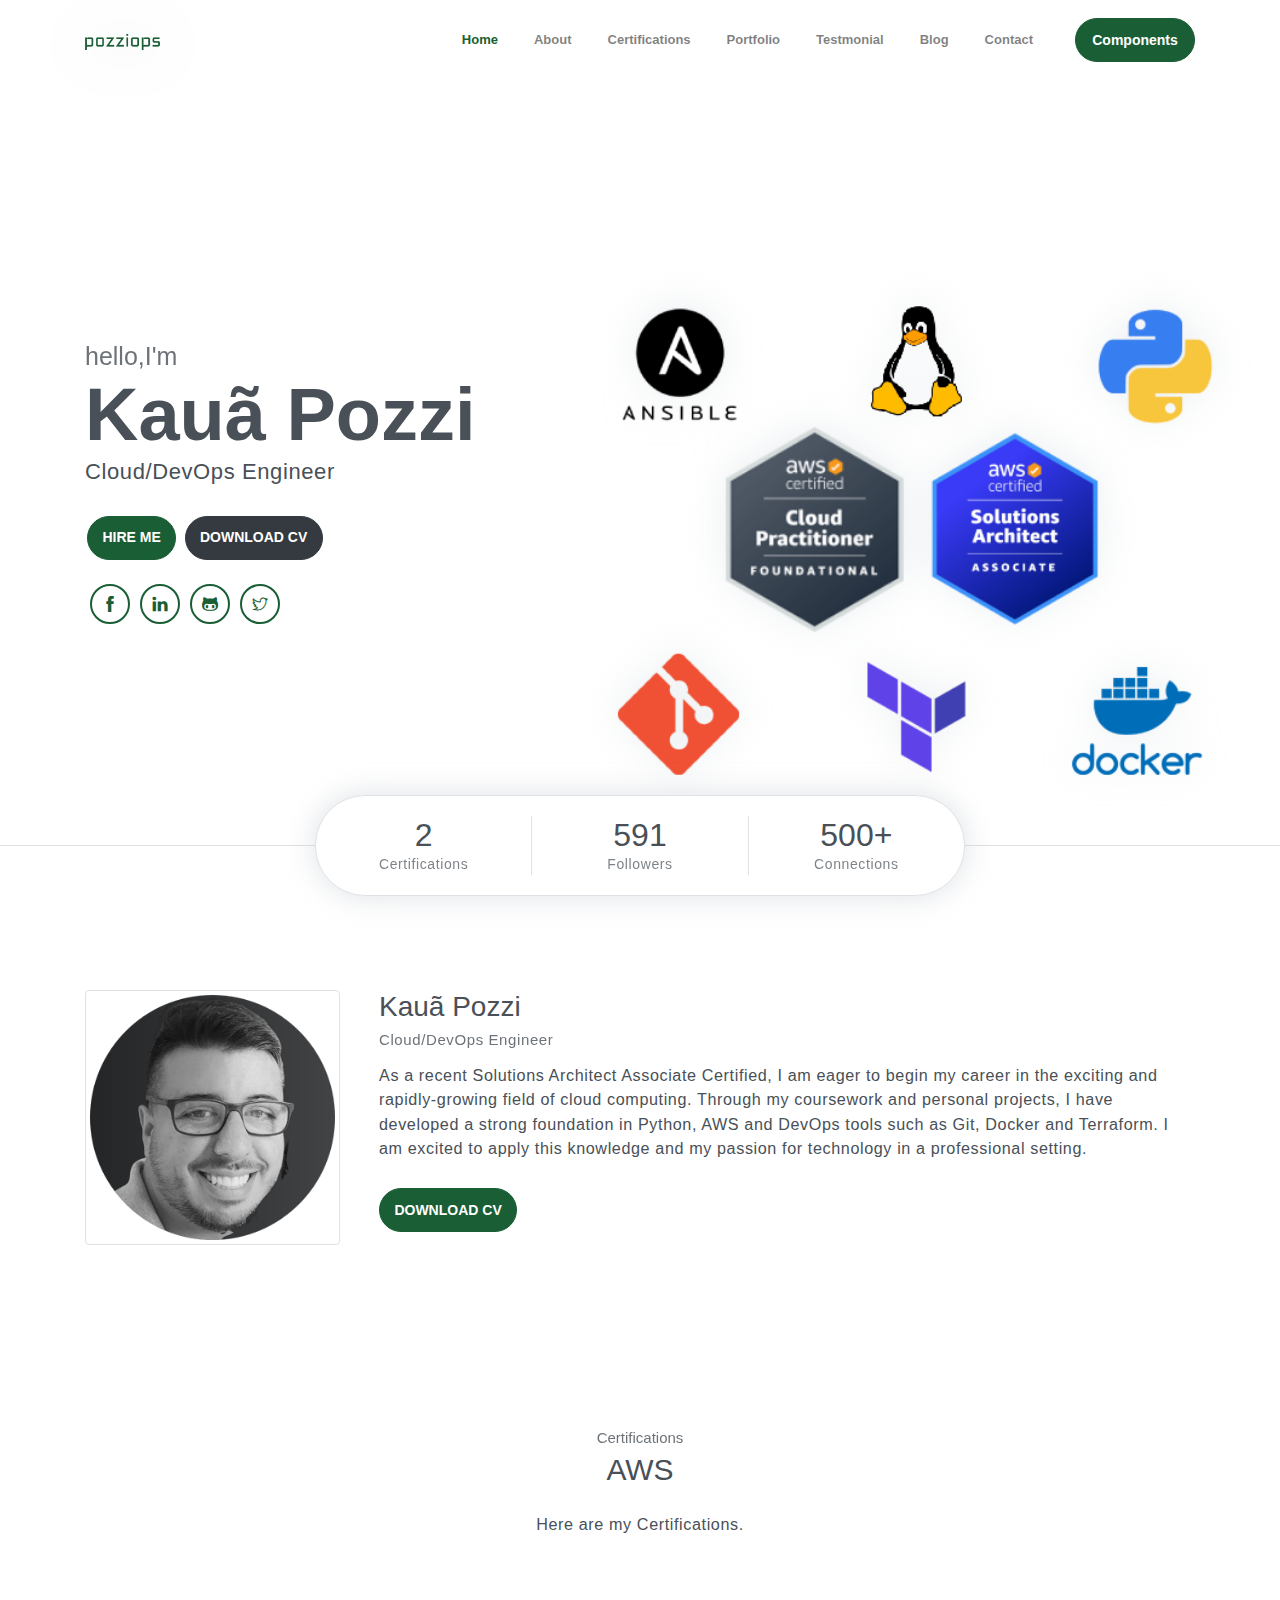
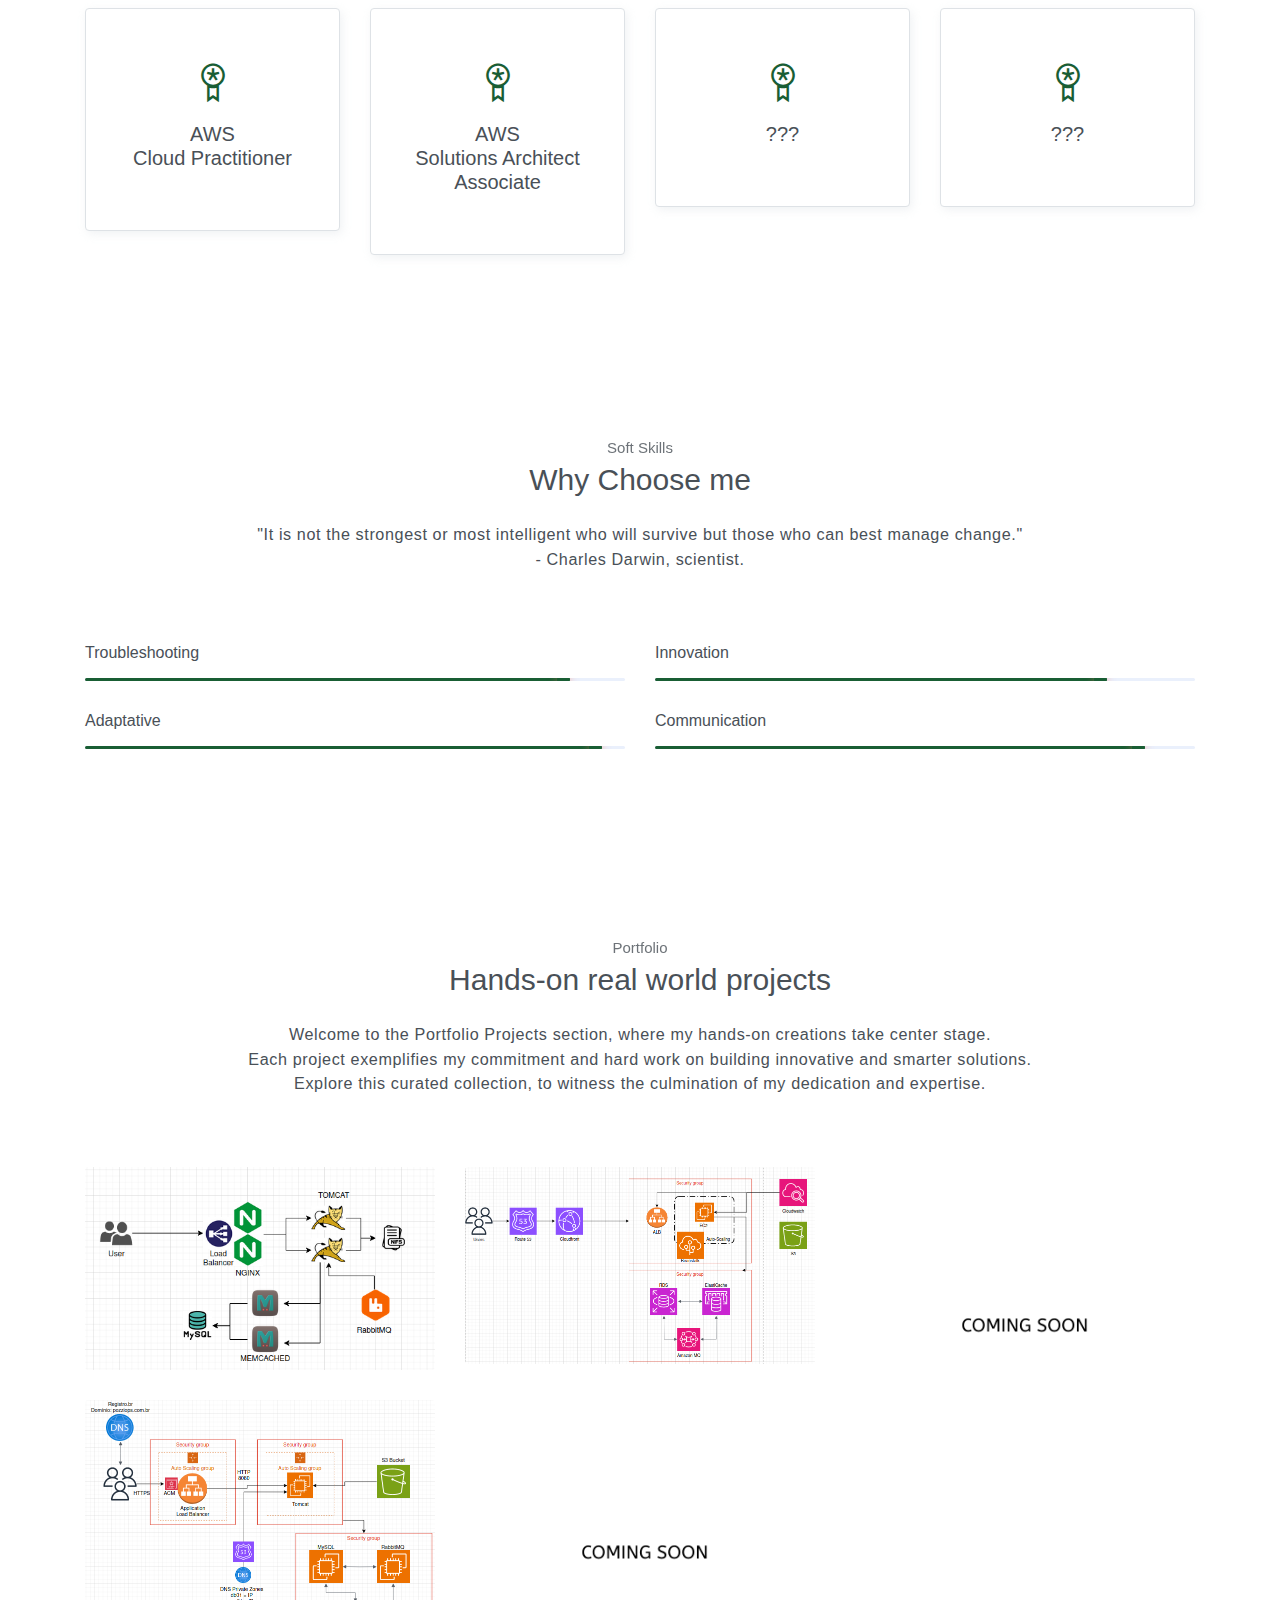
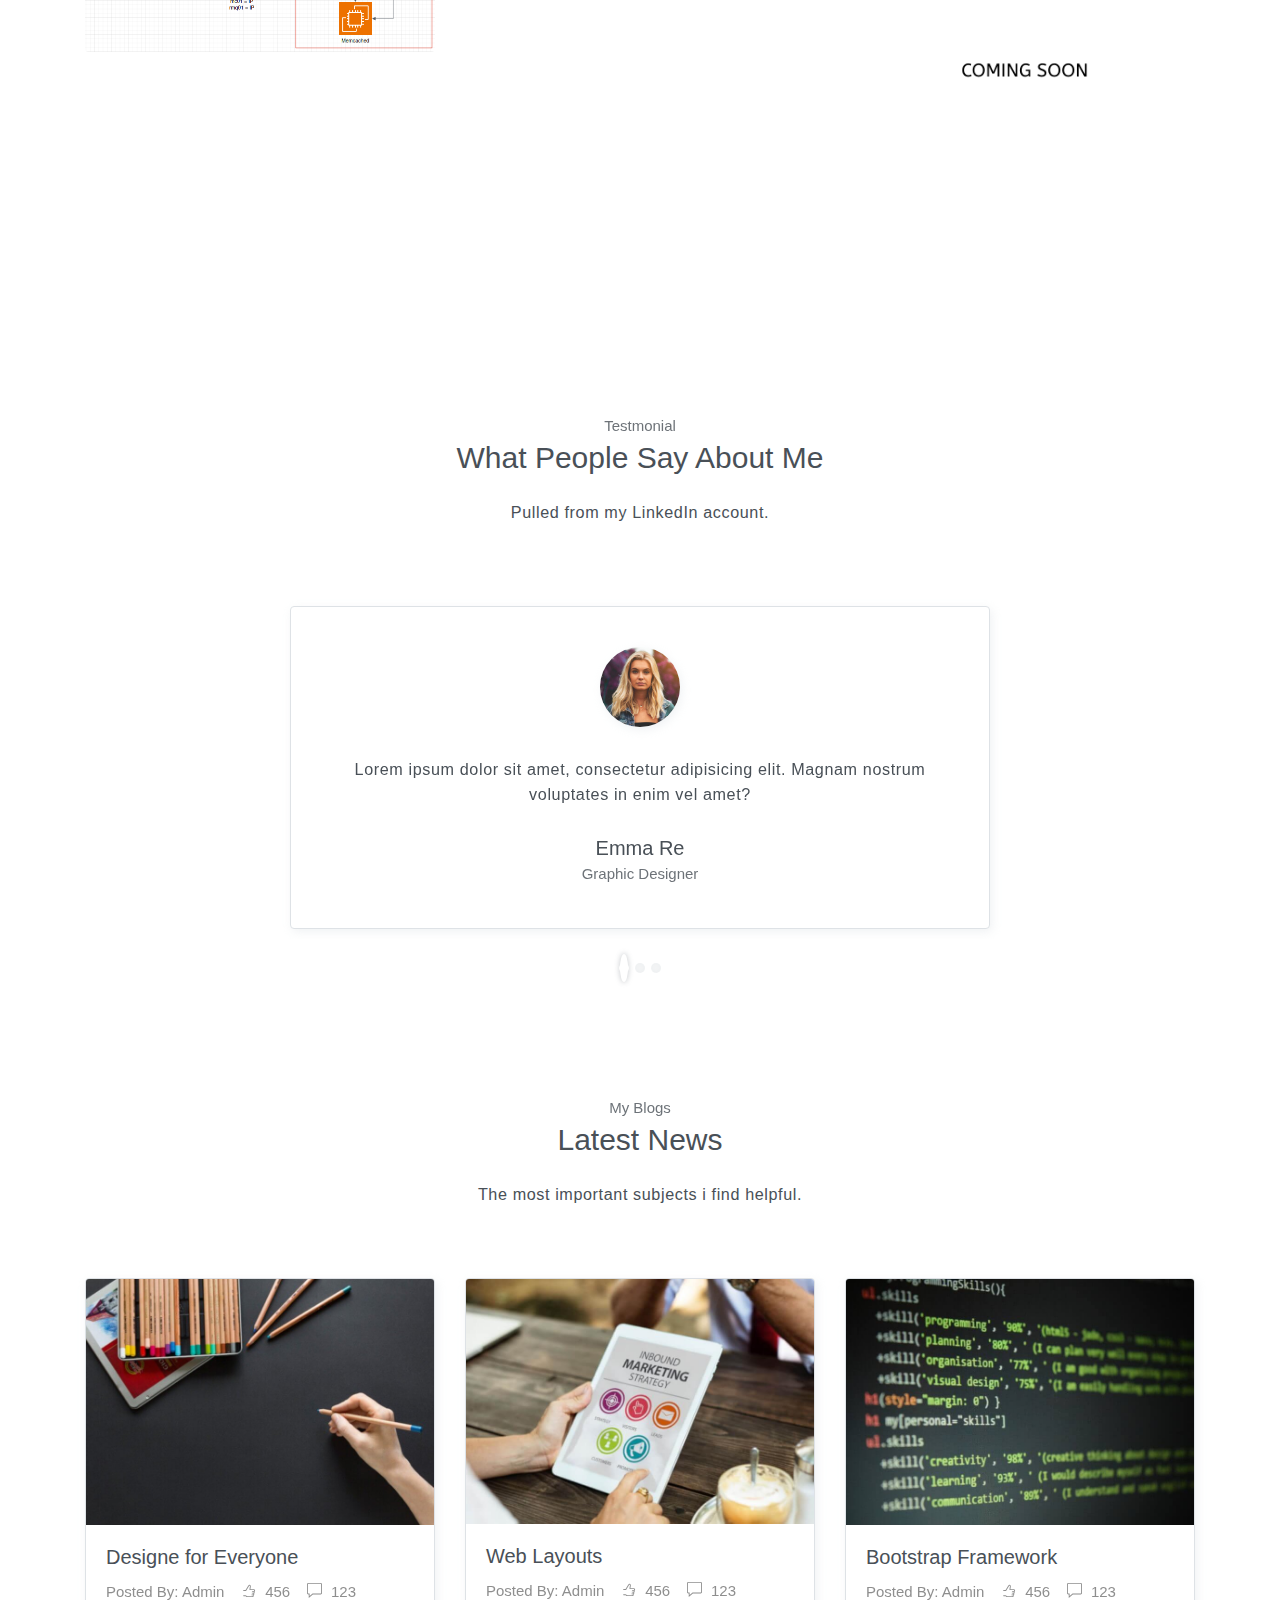
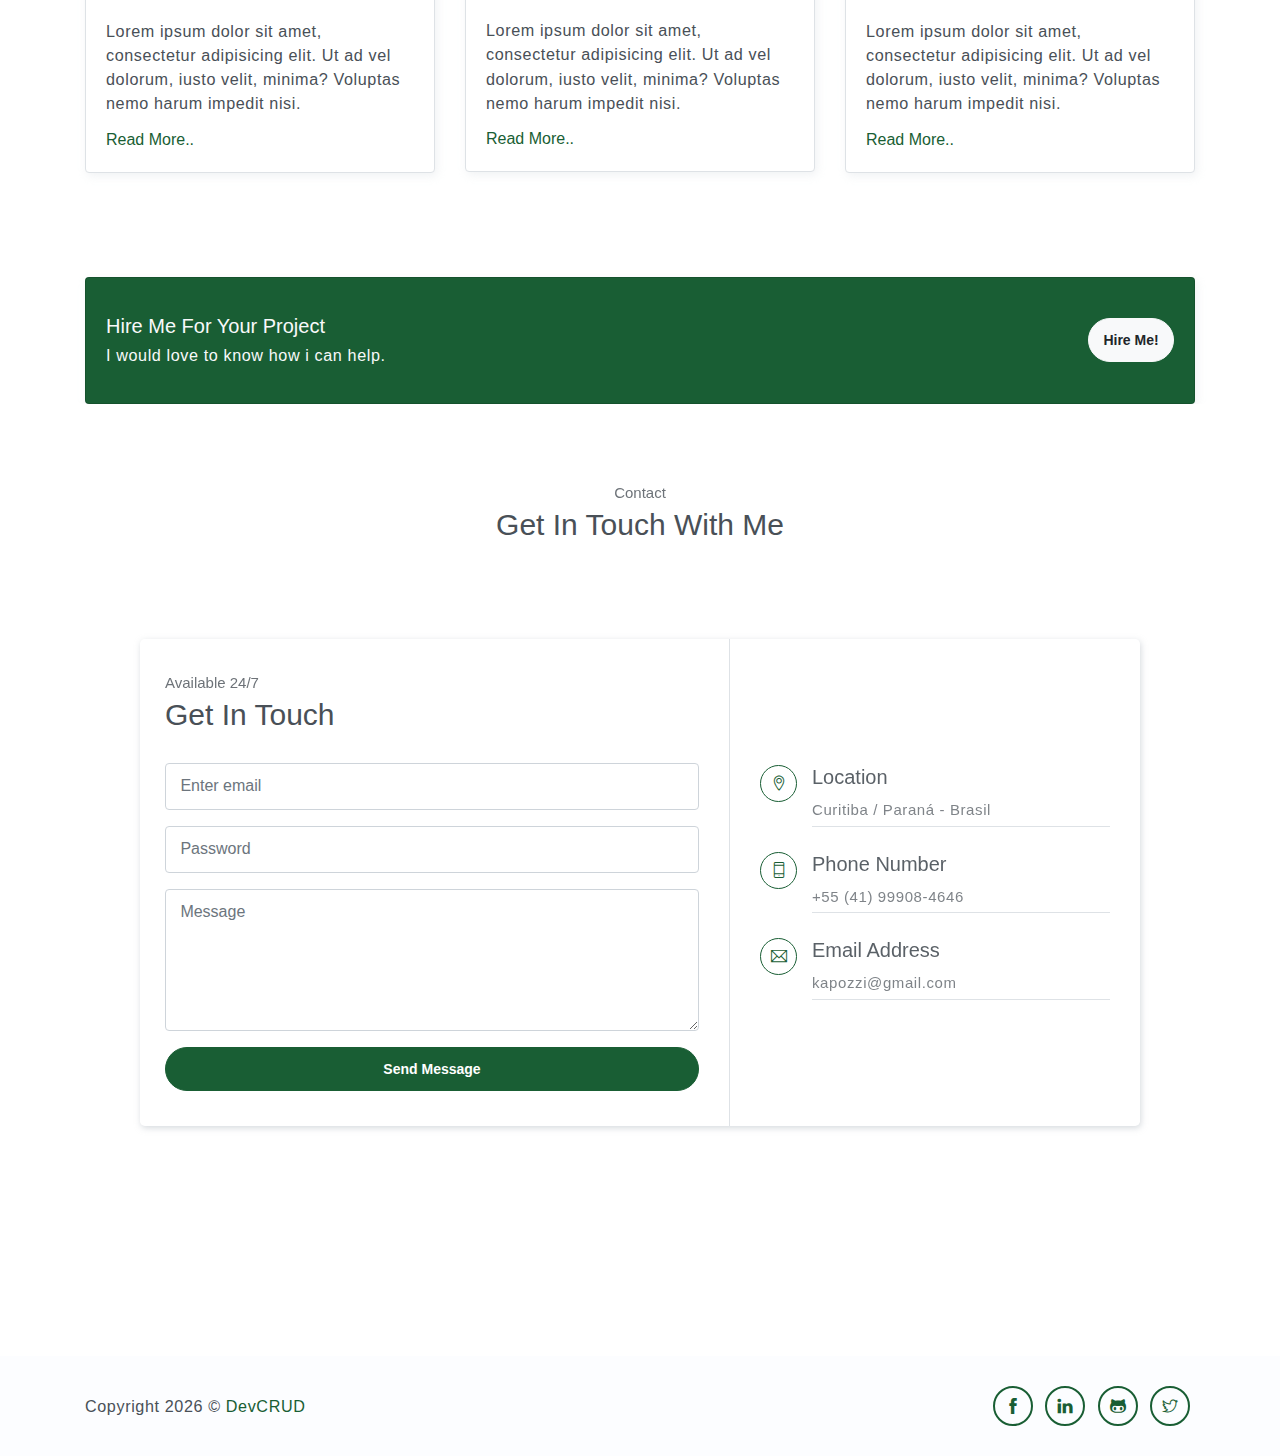
==== index.html @ 958713e0 "Portfolio Website Upload" ====
<!DOCTYPE html>
<html lang="en">
<head>
	<meta charset="utf-8">
    <meta name="viewport" content="width=device-width, initial-scale=1, shrink-to-fit=no">
    <meta name="description" content="Kauã's Portfolio website.">
    <meta name="author" content="Kauã Pozzi">
    <title>Kauã Pozzi | Portfolio</title>
    <!-- font icons -->
    <link rel="stylesheet" href="assets/vendors/themify-icons/css/themify-icons.css">
    <!-- Bootstrap + Steller main styles -->
	<link rel="stylesheet" href="assets/css/steller.css">
</head>
<body data-spy="scroll" data-target=".navbar" data-offset="40" id="home">

    <!-- Page navigation -->
    <nav class="navbar navbar-expand-lg navbar-light fixed-top" data-spy="affix" data-offset-top="0">
        <div class="container">
            <a class="navbar-brand" href="#"><img src="assets/imgs/pozziops-high-resolution-logo-transparent.png" alt=""></a>
            <button class="navbar-toggler" type="button" data-toggle="collapse" data-target="#navbarSupportedContent" aria-controls="navbarSupportedContent" aria-expanded="false" aria-label="Toggle navigation">
                <span class="navbar-toggler-icon"></span>
            </button>

            <div class="collapse navbar-collapse" id="navbarSupportedContent">
                <ul class="navbar-nav ml-auto align-items-center">
                    <li class="nav-item">
                        <a class="nav-link" href="#home">Home</a>
                    </li>
                    <li class="nav-item">
                        <a class="nav-link" href="#about">About</a>
                    </li>
                    <li class="nav-item">
                        <a class="nav-link" href="#service">Certifications</a>
                    </li>                   
                    <li class="nav-item">
                        <a class="nav-link" href="#portfolio">Portfolio</a>
                    </li>
                    <li class="nav-item">
                        <a class="nav-link" href="#testmonial">Testmonial</a>
                    </li>
                    <li class="nav-item">
                        <a class="nav-link" href="#blog">Blog</a>
                    </li>
                    <li class="nav-item">
                        <a class="nav-link" href="#contact">Contact</a>
                    </li>
                    <li class="nav-item">
                        <a class="- btn btn-primary rounded ml-4" 
                            href="components.html">Components</a>
                    </li>
                </ul>
            </div>
        </div>          
    </nav>
    <!-- End of page navibation -->

    <!-- Page Header -->
    <header class="header" id="home">
        <div class="container">
            <div class="infos">
                <h6 class="subtitle">hello,I'm</h6>
                <h6 class="title">Kauã Pozzi</h6>
                <p>Cloud/DevOps Engineer</p>

                <div class="buttons pt-3">
                    <a href="https://wa.me/5541999084646" target="_blank" class="btn btn-primary rounded">HIRE ME</a>
                    <a href="assets/CV" download="EN_CV_KauaPozzi.docx.pdf" class="btn btn-dark rounded">DOWNLOAD CV</a>
                </div>      

                <div class="socials mt-4">
                    <a class="social-item" href="https://www.facebook.com/pozzi81"><i class="ti-facebook"></i></a>
                    <a class="social-item" href="https://www.linkedin.com/in/kauapozzi/"><i class="ti-linkedin"></i></a>
                    <a class="social-item" href="https://github.com/KaPozzi"><i class="ti-github"></i></a>
                    <a class="social-item" href="https://twitter.com/PozziKaua"><i class="ti-twitter"></i></a>
                </div>
            </div>              
            <div class="img-holder">
                <img src="assets/imgs/mainimg2.png" alt="">
            </div>      
        </div>  

        <!-- Header-widget -->
        <div class="widget">
            <div class="widget-item">
                <h2>2</h2>
                <p>Certifications</p>
            </div>
            <div class="widget-item">
                <h2>591</h2>
                <p>Followers</p>
            </div>
            <div class="widget-item">
                <h2>500+</h2>
                <p>Connections</p>
            </div>
        </div>
    </header>
    <!-- End of Page Header -->
    
    <!-- About section -->
    <section id="about" class="section mt-3">
        <div class="container mt-5">
            <div class="row text-center text-md-left">
                <div class="col-md-3">
                    <img src="assets/imgs/profile-pic.png" alt="" class="img-thumbnail mb-4">
                </div>
                <div class="pl-md-4 col-md-9">
                    <h6 class="title">Kauã Pozzi</h6>
                    <p class="subtitle">Cloud/DevOps Engineer</p>
                    <p>As a recent Solutions Architect Associate Certified, I am eager to begin my career in the exciting and rapidly-growing field of cloud computing. Through my coursework and personal projects, I have developed a strong foundation in Python, AWS and DevOps tools such as Git, Docker and Terraform. I am excited to apply this knowledge and my passion for technology in a professional setting.</p>
                    <a href="assets/CV" download="EN_CV_KauaPozzi.docx.pdf" class="btn btn-primary rounded mt-3">DOWNLOAD CV</a>                   
                </div>
            </div>
        </div>
    </section>

    <!-- Service section -->
    <section id="service" class="section">
        <div class="container text-center">
            <h6 class="subtitle">Certifications</h6>
            <h6 class="section-title mb-4">AWS</h6>
            <p class="mb-5 pb-4">Here are my Certifications.</p>

            <div class="row">
                <div class="col-sm-6 col-md-3 mb-4">
                    <div class="custom-card card border">
                        <div class="card-body">
                            <i class="icon ti-medall"></i>
                            <h5>AWS <br> Cloud Practitioner</h5>
                        </div>
                    </div>
                </div>
                <div class="col-sm-6 col-md-3 mb-4">
                    <div class="custom-card card border">
                        <div class="card-body">
                            <i class="icon ti-medall"></i>
                            <h5>AWS <br> Solutions Architect Associate</h5>
                        </div>
                    </div>
                </div>
                <div class="col-sm-6 col-md-3 mb-4">
                    <div class="custom-card card border">
                        <div class="card-body">
                            <i class="icon ti-medall"></i>
                            <h5>???</h5>
                        </div>
                    </div>
                </div>
                <div class="col-sm-6 col-md-3 mb-4">
                    <div class="custom-card card border">
                        <div class="card-body">
                            <i class="icon ti-medall"></i>
                            <h5>???</h5>
                        </div>
                    </div>
                </div>
            </div>
        </div>
    </section>
    <!-- End of Sectoin -->

    <!-- Skills section -->
    <section class="section">
        <div class="container text-center">
            <h6 class="subtitle">Soft Skills</h6>
            <h6 class="section-title mb-4">Why Choose me</h6>
            <p class="mb-5 pb-4">"It is not the strongest or most intelligent who will survive but those who can best manage change." <br> - Charles Darwin, scientist.</p>

            <div class="row text-left">
                <div class="col-sm-6">
                    <h6 class="mb-3">Troubleshooting</h6>
                    <div class="progress">
                        <div class="progress-bar bg-primary" role="progressbar" style="width: 89%;" aria-valuenow="25" aria-valuemin="0" aria-valuemax="100"><span>89%</span></div>
                    </div>
                </div>
                <div class="col-sm-6">
                    <h6 class="mb-3">Innovation</h6>
                    <div class="progress">
                        <div class="progress-bar bg-primary" role="progressbar" style="width: 83%;" aria-valuenow="25" aria-valuemin="0" aria-valuemax="100"><span>83%</span></div>
                    </div>
                </div>
                <div class="col-sm-6">
                    <h6 class="mb-3">Adaptative</h6>
                    <div class="progress">
                        <div class="progress-bar bg-primary" role="progressbar" style="width: 95%;" aria-valuenow="25" aria-valuemin="0" aria-valuemax="100"><span>95%</span></div>
                    </div>
                </div>
                <div class="col-sm-6">
                    <h6 class="mb-3">Communication</h6>
                    <div class="progress">
                        <div class="progress-bar bg-primary" role="progressbar" style="width: 90%;" aria-valuenow="25" aria-valuemin="0" aria-valuemax="100"><span>90%</span></div>
                    </div>
                </div>
            </div>  
        </div>
    </section>
    <!-- End of Skills sections -->

    <!-- Portfolio section -->
    <section id="portfolio" class="section">
        <div class="container text-center">
            <h6 class="subtitle">Portfolio</h6>
            <h6 class="section-title mb-4">Hands-on real world projects</h6>
            <p class="mb-5 pb-4">Welcome to the Portfolio Projects section, where my hands-on creations take center stage. <br> Each project exemplifies my commitment and hard work on building innovative and smarter solutions. <br> Explore this curated collection, to witness the culmination of my dedication and expertise. </p>

            <div class="row">
                <div class="col-sm-4">
                    <div class="img-wrapper">
                        <img src="assets/imgs/VProfile_base.png" alt="">
                        <div class="overlay">
                            <div class="overlay-infos">
                                <h5>[Vprofile] Web-application</h5>
                                <a href="javascript:void(0)"><i class="ti-zoom-in"></i></a>
                                <a href="javascript:void(0)"><i class="ti-link"></i></a>
                            </div>  
                        </div>
                    </div>
                    <div class="img-wrapper">
                        <img src="assets/imgs/VProfile_LAS.png" alt="">
                        <div class="overlay">
                            <div class="overlay-infos">
                                <h5>[VProfile] Improvement #1 - Cloud Lift and Shift</h5>
                                <a href="javascript:void(0)"><i class="ti-zoom-in"></i></a>
                                <a href="javascript:void(0)"><i class="ti-link"></i></a>
                            </div>                              
                        </div>
                    </div>                  
                </div>
                <div class="col-sm-4">
                    <div class="img-wrapper">
                        <img src="assets/imgs/VProfile_Re-estructure.png" alt="">
                        <div class="overlay">
                            <div class="overlay-infos">
                                <h5>[VProfile - Cloud] Improvement #2 - Re-architect Services on AWS for better performance</h5>
                                <a href="javascript:void(0)"><i class="ti-zoom-in"></i></a>
                                <a href="javascript:void(0)"><i class="ti-link"></i></a>
                            </div>  
                        </div>
                    </div>
                    <div class="img-wrapper">
                        <img src="assets/imgs/coming-soon.png" alt="">
                        <div class="overlay">
                            <div class="overlay-infos">
                                <h5>In production</h5>
                                <a href="javascript:void(0)"><i class="ti-zoom-in"></i></a>
                                <a href="javascript:void(0)"><i class="ti-link"></i></a>
                            </div>                              
                        </div>
                    </div>                  
                </div>
                <div class="col-sm-4">
                    <div class="img-wrapper">
                        <img src="assets/imgs/coming-soon.png" alt="">
                        <div class="overlay">
                            <div class="overlay-infos">
                                <h5>In production</h5>
                                <a href="javascript:void(0)"><i class="ti-zoom-in"></i></a>
                                <a href="javascript:void(0)"><i class="ti-link"></i></a>
                            </div>  
                        </div>
                    </div>
                    <div class="img-wrapper">
                        <img src="assets/imgs/coming-soon.png" alt="">
                        <div class="overlay">
                            <div class="overlay-infos">
                                <h5>In production</h5>
                                <a href="javascript:void(0)"><i class="ti-zoom-in"></i></a>
                                <a href="javascript:void(0)"><i class="ti-link"></i></a>
                            </div>                              
                        </div>
                    </div>                  
                </div>
            </div>

        </div>
    </section>
    <!-- End of portfolio section -->

    <!-- Testmonial Section -->
    <section id="testmonial" class="section">
        <div class="container text-center">
            <h6 class="subtitle">Testmonial</h6>
            <h6 class="section-title mb-4">What People Say About Me</h6>
            <p class="mb-5 pb-4">Pulled from my LinkedIn account.</p>


            <div id="carouselExampleIndicators" class="carousel slide" data-ride="carousel">
                <ol class="carousel-indicators">
                    <li data-target="#carouselExampleIndicators" data-slide-to="0" class="active"></li>
                    <li data-target="#carouselExampleIndicators" data-slide-to="1"></li>
                    <li data-target="#carouselExampleIndicators" data-slide-to="2"></li>
                </ol>
                <div class="carousel-inner">
                    <div class="carousel-item active">
                        <div class="card testmonial-card border">
                            <div class="card-body">
                                <img src="assets/imgs/avatar-1.jpg" alt="">
                                <p>Lorem ipsum dolor sit amet, consectetur adipisicing elit. Magnam nostrum voluptates in enim vel amet?</p>
                                <h1 class="title">Emma Re</h1>
                                <h1 class="subtitle">Graphic Designer</h1>
                            </div>
                        </div>
                    </div>
                    <div class="carousel-item">
                        <div class="card testmonial-card border">
                            <div class="card-body">
                                <img src="assets/imgs/avatar-2.jpg" alt="">
                                <p>Lorem ipsum dolor sit amet, consectetur adipisicing elit. Magnam nostrum voluptates in enim vel amet?</p>
                                <h1 class="title">James Bert</h1>
                                <h1 class="subtitle">Web Designer</h1>
                            </div>
                        </div>
                    </div>
                    <div class="carousel-item">
                        <div class="card testmonial-card border">
                            <div class="card-body">
                                <img src="assets/imgs/avatar-3.jpg" alt="">
                                <p>Lorem ipsum dolor sit amet, consectetur adipisicing elit. Magnam nostrum voluptates in enim vel amet?</p>
                                <h1 class="title">Michael Abra</h1>
                                <h1 class="subtitle">Web Developer</h1>
                            </div>
                        </div>
                    </div>
                </div>
            </div>
        </div>
    </section>
    <!-- End of testmonial section -->

    <!-- Blog Section -->
    <section id="blog" class="section">
        <div class="container text-center">
            <h6 class="subtitle">My Blogs</h6>
            <h6 class="section-title mb-4">Latest News</h6>
            <p class="mb-5 pb-4">The most important subjects i find helpful.</p>

            <div class="row text-left">
                <div class="col-md-4">
                    <div class="card border mb-4">
                        <img src="assets/imgs/blog-1.jpg" alt="" class="card-img-top w-100">
                        <div class="card-body">
                            <h5 class="card-title">Designe for Everyone</h5>
                            <div class="post-details">
                                <a href="javascript:void(0)">Posted By: Admin</a>
                                <a href="javascript:void(0)"><i class="ti-thumb-up"></i> 456</a>
                                <a href="javascript:void(0)"><i class="ti-comment"></i> 123</a>
                            </div>
                            <p>Lorem ipsum dolor sit amet, consectetur adipisicing elit. Ut ad vel dolorum, iusto velit, minima? Voluptas nemo harum impedit nisi.</p>
                            <a href="javascript:void(0)">Read More..</a>
                        </div>
                    </div>
                </div>
                <div class="col-md-4">
                    <div class="card border mb-4">
                        <img src="assets/imgs/blog-2.jpg" alt="" class="card-img-top w-100">
                        <div class="card-body">
                            <h5 class="card-title">Web Layouts</h5>
                            <div class="post-details">
                                <a href="javascript:void(0)">Posted By: Admin</a>
                                <a href="javascript:void(0)"><i class="ti-thumb-up"></i> 456</a>
                                <a href="javascript:void(0)"><i class="ti-comment"></i> 123</a>
                            </div>
                            <p>Lorem ipsum dolor sit amet, consectetur adipisicing elit. Ut ad vel dolorum, iusto velit, minima? Voluptas nemo harum impedit nisi.</p>
                            <a href="javascript:void(0)">Read More..</a>
                        </div>
                    </div>
                </div>
                <div class="col-md-4">
                    <div class="card border mb-4">
                        <img src="assets/imgs/blog-3.jpg" alt="" class="card-img-top w-100">
                        <div class="card-body">
                            <h5 class="card-title">Bootstrap Framework</h5>
                            <div class="post-details">
                                <a href="javascript:void(0)">Posted By: Admin</a>
                                <a href="javascript:void(0)"><i class="ti-thumb-up"></i> 456</a>
                                <a href="javascript:void(0)"><i class="ti-comment"></i> 123</a>
                            </div>
                            <p>Lorem ipsum dolor sit amet, consectetur adipisicing elit. Ut ad vel dolorum, iusto velit, minima? Voluptas nemo harum impedit nisi.</p>
                            <a href="javascript:void(0)">Read More..</a>
                        </div>
                    </div>
                </div>
            </div>
        </div>
    </section>

    <!-- Hire me section -->
    <section class="bg-gray p-0 section">
        <div class="container">
            <div class="card bg-primary">
                <div class="card-body text-light">
                    <div class="row align-items-center">
                        <div class="col-sm-9 text-center text-sm-left">
                            <h5 class="mt-3">Hire Me For Your Project</h5>
                            <p class="mb-3">I would love to know how i can help.</p>
                        </div>
                        <div class="col-sm-3 text-center text-sm-right">
                            <a href="https://wa.me/5541999084646" target="_blank" class="btn btn-light rounded">Hire Me!</a>
                        </div>
                    </div>
                </div> 
            </div>
        </div>
    </section>      
    <!-- End od Hire me section. -->

    <!-- Contact Section -->
    <section id="contact" class="position-relative section">
        <div class="container text-center">
            <h6 class="subtitle">Contact</h6>
            <h6 class="section-title mb-4">Get In Touch With Me</h6>
            <p class="mb-5 pb-4"> </p>

            <div class="contact text-left">
                <div class="form">
                    <h6 class="subtitle">Available 24/7</h6>
                    <h6 class="section-title mb-4">Get In Touch</h6>
                    <form>
                        <div class="form-group">
                            <input type="email" class="form-control" id="exampleInputEmail1" aria-describedby="emailHelp" placeholder="Enter email" required>
                        </div>
                        <div class="form-group">
                            <input type="password" class="form-control" id="exampleInputPassword1" placeholder="Password" required>
                        </div>
                        <div class="form-group">
                            <textarea name="contact-message" id="" cols="30" rows="5" class="form-control" placeholder="Message"></textarea>
                        </div>
                        <button type="submit" class="btn btn-primary btn-block rounded w-lg">Send Message</button>
                    </form>
                </div>
                <div class="contact-infos">
                    <div class="item">
                        <i class="ti-location-pin"></i>
                        <div class="">
                            <h5>Location</h5>
                            <p> Curitiba / Paraná - Brasil </p>
                        </div>                          
                    </div>
                    <div class="item">
                        <i class="ti-mobile"></i>
                        <div>
                            <h5>Phone Number</h5>
                            <p>+55 (41) 99908-4646</p>
                        </div>                          
                    </div>
                    <div class="item">
                        <i class="ti-email"></i>
                        <div class="mb-0">
                            <h5>Email Address</h5>
                            <p>kapozzi@gmail.com</p>
                        </div>
                    </div>
                </div>                  
            </div>
        </div>  
        <div id="map">
            <iframe src="https://snazzymaps.com/embed/61257"></iframe>
        </div>      
    </section>
    <!-- End of Contact Section -->

    <!-- Page Footer -->
    <footer class="page-footer">
        <div class="container">
            <div class="row align-items-center">
                <div class="col-sm-6">
                    <p>Copyright <script>document.write(new Date().getFullYear())</script> &copy; <a href="http://www.devcrud.com" target="_blank">DevCRUD</a></p>
                </div>
                <div class="col-sm-6">
                    <div class="socials">
                        <a class="social-item" href="https://www.facebook.com/pozzi81"><i class="ti-facebook"></i></a>
                        <a class="social-item" href="https://www.linkedin.com/in/kauapozzi/"><i class="ti-linkedin"></i></a>
                        <a class="social-item" href="https://github.com/KaPozzi"><i class="ti-github"></i></a>
                        <a class="social-item" href="https://twitter.com/PozziKaua"><i class="ti-twitter"></i></a>
                    </div>
                </div>
            </div>
        </div>
    </footer> 
    <!-- End of page footer -->
	
	<!-- core  -->
    <script src="assets/vendors/jquery/jquery-3.4.1.js"></script>
    <script src="assets/vendors/bootstrap/bootstrap.bundle.js"></script>
    <!-- bootstrap 3 affix -->
	<script src="assets/vendors/bootstrap/bootstrap.affix.js"></script>

    <!-- steller js -->
    <script src="assets/js/steller.js"></script>

</body>
</html>
---- assets/vendors/themify-icons/css/themify-icons.css ----
@font-face {
	font-family: 'themify';
	src:url("../fonts/themify.eot?-fvbane");
	src:url("../fonts/themify.eot?#iefix-fvbane") format("embedded-opentype"),
		url("../fonts/themify.woff?-fvbane") format("woff"),
		url("../fonts/themify.ttf?-fvbane") format("truetype"),
		url("../fonts/themify.svg?-fvbane#themify") format("svg");
	font-weight: normal;
	font-style: normal;
}

[class^="ti-"], [class*=" ti-"] {
	font-family: 'themify';
	speak: none;
	font-style: normal;
	font-weight: normal;
	font-variant: normal;
	text-transform: none;
	line-height: 1;

	/* Better Font Rendering =========== */
	-webkit-font-smoothing: antialiased;
	-moz-osx-font-smoothing: grayscale;
}

.ti-wand:before {
	content: "\e600";
}
.ti-volume:before {
	content: "\e601";
}
.ti-user:before {
	content: "\e602";
}
.ti-unlock:before {
	content: "\e603";
}
.ti-unlink:before {
	content: "\e604";
}
.ti-trash:before {
	content: "\e605";
}
.ti-thought:before {
	content: "\e606";
}
.ti-target:before {
	content: "\e607";
}
.ti-tag:before {
	content: "\e608";
}
.ti-tablet:before {
	content: "\e609";
}
.ti-star:before {
	content: "\e60a";
}
.ti-spray:before {
	content: "\e60b";
}
.ti-signal:before {
	content: "\e60c";
}
.ti-shopping-cart:before {
	content: "\e60d";
}
.ti-shopping-cart-full:before {
	content: "\e60e";
}
.ti-settings:before {
	content: "\e60f";
}
.ti-search:before {
	content: "\e610";
}
.ti-zoom-in:before {
	content: "\e611";
}
.ti-zoom-out:before {
	content: "\e612";
}
.ti-cut:before {
	content: "\e613";
}
.ti-ruler:before {
	content: "\e614";
}
.ti-ruler-pencil:before {
	content: "\e615";
}
.ti-ruler-alt:before {
	content: "\e616";
}
.ti-bookmark:before {
	content: "\e617";
}
.ti-bookmark-alt:before {
	content: "\e618";
}
.ti-reload:before {
	content: "\e619";
}
.ti-plus:before {
	content: "\e61a";
}
.ti-pin:before {
	content: "\e61b";
}
.ti-pencil:before {
	content: "\e61c";
}
.ti-pencil-alt:before {
	content: "\e61d";
}
.ti-paint-roller:before {
	content: "\e61e";
}
.ti-paint-bucket:before {
	content: "\e61f";
}
.ti-na:before {
	content: "\e620";
}
.ti-mobile:before {
	content: "\e621";
}
.ti-minus:before {
	content: "\e622";
}
.ti-medall:before {
	content: "\e623";
}
.ti-medall-alt:before {
	content: "\e624";
}
.ti-marker:before {
	content: "\e625";
}
.ti-marker-alt:before {
	content: "\e626";
}
.ti-arrow-up:before {
	content: "\e627";
}
.ti-arrow-right:before {
	content: "\e628";
}
.ti-arrow-left:before {
	content: "\e629";
}
.ti-arrow-down:before {
	content: "\e62a";
}
.ti-lock:before {
	content: "\e62b";
}
.ti-location-arrow:before {
	content: "\e62c";
}
.ti-link:before {
	content: "\e62d";
}
.ti-layout:before {
	content: "\e62e";
}
.ti-layers:before {
	content: "\e62f";
}
.ti-layers-alt:before {
	content: "\e630";
}
.ti-key:before {
	content: "\e631";
}
.ti-import:before {
	content: "\e632";
}
.ti-image:before {
	content: "\e633";
}
.ti-heart:before {
	content: "\e634";
}
.ti-heart-broken:before {
	content: "\e635";
}
.ti-hand-stop:before {
	content: "\e636";
}
.ti-hand-open:before {
	content: "\e637";
}
.ti-hand-drag:before {
	content: "\e638";
}
.ti-folder:before {
	content: "\e639";
}
.ti-flag:before {
	content: "\e63a";
}
.ti-flag-alt:before {
	content: "\e63b";
}
.ti-flag-alt-2:before {
	content: "\e63c";
}
.ti-eye:before {
	content: "\e63d";
}
.ti-export:before {
	content: "\e63e";
}
.ti-exchange-vertical:before {
	content: "\e63f";
}
.ti-desktop:before {
	content: "\e640";
}
.ti-cup:before {
	content: "\e641";
}
.ti-crown:before {
	content: "\e642";
}
.ti-comments:before {
	content: "\e643";
}
.ti-comment:before {
	content: "\e644";
}
.ti-comment-alt:before {
	content: "\e645";
}
.ti-close:before {
	content: "\e646";
}
.ti-clip:before {
	content: "\e647";
}
.ti-angle-up:before {
	content: "\e648";
}
.ti-angle-right:before {
	content: "\e649";
}
.ti-angle-left:before {
	content: "\e64a";
}
.ti-angle-down:before {
	content: "\e64b";
}
.ti-check:before {
	content: "\e64c";
}
.ti-check-box:before {
	content: "\e64d";
}
.ti-camera:before {
	content: "\e64e";
}
.ti-announcement:before {
	content: "\e64f";
}
.ti-brush:before {
	content: "\e650";
}
.ti-briefcase:before {
	content: "\e651";
}
.ti-bolt:before {
	content: "\e652";
}
.ti-bolt-alt:before {
	content: "\e653";
}
.ti-blackboard:before {
	content: "\e654";
}
.ti-bag:before {
	content: "\e655";
}
.ti-move:before {
	content: "\e656";
}
.ti-arrows-vertical:before {
	content: "\e657";
}
.ti-arrows-horizontal:before {
	content: "\e658";
}
.ti-fullscreen:before {
	content: "\e659";
}
.ti-arrow-top-right:before {
	content: "\e65a";
}
.ti-arrow-top-left:before {
	content: "\e65b";
}
.ti-arrow-circle-up:before {
	content: "\e65c";
}
.ti-arrow-circle-right:before {
	content: "\e65d";
}
.ti-arrow-circle-left:before {
	content: "\e65e";
}
.ti-arrow-circle-down:before {
	content: "\e65f";
}
.ti-angle-double-up:before {
	content: "\e660";
}
.ti-angle-double-right:before {
	content: "\e661";
}
.ti-angle-double-left:before {
	content: "\e662";
}
.ti-angle-double-down:before {
	content: "\e663";
}
.ti-zip:before {
	content: "\e664";
}
.ti-world:before {
	content: "\e665";
}
.ti-wheelchair:before {
	content: "\e666";
}
.ti-view-list:before {
	content: "\e667";
}
.ti-view-list-alt:before {
	content: "\e668";
}
.ti-view-grid:before {
	content: "\e669";
}
.ti-uppercase:before {
	content: "\e66a";
}
.ti-upload:before {
	content: "\e66b";
}
.ti-underline:before {
	content: "\e66c";
}
.ti-truck:before {
	content: "\e66d";
}
.ti-timer:before {
	content: "\e66e";
}
.ti-ticket:before {
	content: "\e66f";
}
.ti-thumb-up:before {
	content: "\e670";
}
.ti-thumb-down:before {
	content: "\e671";
}
.ti-text:before {
	content: "\e672";
}
.ti-stats-up:before {
	content: "\e673";
}
.ti-stats-down:before {
	content: "\e674";
}
.ti-split-v:before {
	content: "\e675";
}
.ti-split-h:before {
	content: "\e676";
}
.ti-smallcap:before {
	content: "\e677";
}
.ti-shine:before {
	content: "\e678";
}
.ti-shift-right:before {
	content: "\e679";
}
.ti-shift-left:before {
	content: "\e67a";
}
.ti-shield:before {
	content: "\e67b";
}
.ti-notepad:before {
	content: "\e67c";
}
.ti-server:before {
	content: "\e67d";
}
.ti-quote-right:before {
	content: "\e67e";
}
.ti-quote-left:before {
	content: "\e67f";
}
.ti-pulse:before {
	content: "\e680";
}
.ti-printer:before {
	content: "\e681";
}
.ti-power-off:before {
	content: "\e682";
}
.ti-plug:before {
	content: "\e683";
}
.ti-pie-chart:before {
	content: "\e684";
}
.ti-paragraph:before {
	content: "\e685";
}
.ti-panel:before {
	content: "\e686";
}
.ti-package:before {
	content: "\e687";
}
.ti-music:before {
	content: "\e688";
}
.ti-music-alt:before {
	content: "\e689";
}
.ti-mouse:before {
	content: "\e68a";
}
.ti-mouse-alt:before {
	content: "\e68b";
}
.ti-money:before {
	content: "\e68c";
}
.ti-microphone:before {
	content: "\e68d";
}
.ti-menu:before {
	content: "\e68e";
}
.ti-menu-alt:before {
	content: "\e68f";
}
.ti-map:before {
	content: "\e690";
}
.ti-map-alt:before {
	content: "\e691";
}
.ti-loop:before {
	content: "\e692";
}
.ti-location-pin:before {
	content: "\e693";
}
.ti-list:before {
	content: "\e694";
}
.ti-light-bulb:before {
	content: "\e695";
}
.ti-Italic:before {
	content: "\e696";
}
.ti-info:before {
	content: "\e697";
}
.ti-infinite:before {
	content: "\e698";
}
.ti-id-badge:before {
	content: "\e699";
}
.ti-hummer:before {
	content: "\e69a";
}
.ti-home:before {
	content: "\e69b";
}
.ti-help:before {
	content: "\e69c";
}
.ti-headphone:before {
	content: "\e69d";
}
.ti-harddrives:before {
	content: "\e69e";
}
.ti-harddrive:before {
	content: "\e69f";
}
.ti-gift:before {
	content: "\e6a0";
}
.ti-game:before {
	content: "\e6a1";
}
.ti-filter:before {
	content: "\e6a2";
}
.ti-files:before {
	content: "\e6a3";
}
.ti-file:before {
	content: "\e6a4";
}
.ti-eraser:before {
	content: "\e6a5";
}
.ti-envelope:before {
	content: "\e6a6";
}
.ti-download:before {
	content: "\e6a7";
}
.ti-direction:before {
	content: "\e6a8";
}
.ti-direction-alt:before {
	content: "\e6a9";
}
.ti-dashboard:before {
	content: "\e6aa";
}
.ti-control-stop:before {
	content: "\e6ab";
}
.ti-control-shuffle:before {
	content: "\e6ac";
}
.ti-control-play:before {
	content: "\e6ad";
}
.ti-control-pause:before {
	content: "\e6ae";
}
.ti-control-forward:before {
	content: "\e6af";
}
.ti-control-backward:before {
	content: "\e6b0";
}
.ti-cloud:before {
	content: "\e6b1";
}
.ti-cloud-up:before {
	content: "\e6b2";
}
.ti-cloud-down:before {
	content: "\e6b3";
}
.ti-clipboard:before {
	content: "\e6b4";
}
.ti-car:before {
	content: "\e6b5";
}
.ti-calendar:before {
	content: "\e6b6";
}
.ti-book:before {
	content: "\e6b7";
}
.ti-bell:before {
	content: "\e6b8";
}
.ti-basketball:before {
	content: "\e6b9";
}
.ti-bar-chart:before {
	content: "\e6ba";
}
.ti-bar-chart-alt:before {
	content: "\e6bb";
}
.ti-back-right:before {
	content: "\e6bc";
}
.ti-back-left:before {
	content: "\e6bd";
}
.ti-arrows-corner:before {
	content: "\e6be";
}
.ti-archive:before {
	content: "\e6bf";
}
.ti-anchor:before {
	content: "\e6c0";
}
.ti-align-right:before {
	content: "\e6c1";
}
.ti-align-left:before {
	content: "\e6c2";
}
.ti-align-justify:before {
	content: "\e6c3";
}
.ti-align-center:before {
	content: "\e6c4";
}
.ti-alert:before {
	content: "\e6c5";
}
.ti-alarm-clock:before {
	content: "\e6c6";
}
.ti-agenda:before {
	content: "\e6c7";
}
.ti-write:before {
	content: "\e6c8";
}
.ti-window:before {
	content: "\e6c9";
}
.ti-widgetized:before {
	content: "\e6ca";
}
.ti-widget:before {
	content: "\e6cb";
}
.ti-widget-alt:before {
	content: "\e6cc";
}
.ti-wallet:before {
	content: "\e6cd";
}
.ti-video-clapper:before {
	content: "\e6ce";
}
.ti-video-camera:before {
	content: "\e6cf";
}
.ti-vector:before {
	content: "\e6d0";
}
.ti-themify-logo:before {
	content: "\e6d1";
}
.ti-themify-favicon:before {
	content: "\e6d2";
}
.ti-themify-favicon-alt:before {
	content: "\e6d3";
}
.ti-support:before {
	content: "\e6d4";
}
.ti-stamp:before {
	content: "\e6d5";
}
.ti-split-v-alt:before {
	content: "\e6d6";
}
.ti-slice:before {
	content: "\e6d7";
}
.ti-shortcode:before {
	content: "\e6d8";
}
.ti-shift-right-alt:before {
	content: "\e6d9";
}
.ti-shift-left-alt:before {
	content: "\e6da";
}
.ti-ruler-alt-2:before {
	content: "\e6db";
}
.ti-receipt:before {
	content: "\e6dc";
}
.ti-pin2:before {
	content: "\e6dd";
}
.ti-pin-alt:before {
	content: "\e6de";
}
.ti-pencil-alt2:before {
	content: "\e6df";
}
.ti-palette:before {
	content: "\e6e0";
}
.ti-more:before {
	content: "\e6e1";
}
.ti-more-alt:before {
	content: "\e6e2";
}
.ti-microphone-alt:before {
	content: "\e6e3";
}
.ti-magnet:before {
	content: "\e6e4";
}
.ti-line-double:before {
	content: "\e6e5";
}
.ti-line-dotted:before {
	content: "\e6e6";
}
.ti-line-dashed:before {
	content: "\e6e7";
}
.ti-layout-width-full:before {
	content: "\e6e8";
}
.ti-layout-width-default:before {
	content: "\e6e9";
}
.ti-layout-width-default-alt:before {
	content: "\e6ea";
}
.ti-layout-tab:before {
	content: "\e6eb";
}
.ti-layout-tab-window:before {
	content: "\e6ec";
}
.ti-layout-tab-v:before {
	content: "\e6ed";
}
.ti-layout-tab-min:before {
	content: "\e6ee";
}
.ti-layout-slider:before {
	content: "\e6ef";
}
.ti-layout-slider-alt:before {
	content: "\e6f0";
}
.ti-layout-sidebar-right:before {
	content: "\e6f1";
}
.ti-layout-sidebar-none:before {
	content: "\e6f2";
}
.ti-layout-sidebar-left:before {
	content: "\e6f3";
}
.ti-layout-placeholder:before {
	content: "\e6f4";
}
.ti-layout-menu:before {
	content: "\e6f5";
}
.ti-layout-menu-v:before {
	content: "\e6f6";
}
.ti-layout-menu-separated:before {
	content: "\e6f7";
}
.ti-layout-menu-full:before {
	content: "\e6f8";
}
.ti-layout-media-right-alt:before {
	content: "\e6f9";
}
.ti-layout-media-right:before {
	content: "\e6fa";
}
.ti-layout-media-overlay:before {
	content: "\e6fb";
}
.ti-layout-media-overlay-alt:before {
	content: "\e6fc";
}
.ti-layout-media-overlay-alt-2:before {
	content: "\e6fd";
}
.ti-layout-media-left-alt:before {
	content: "\e6fe";
}
.ti-layout-media-left:before {
	content: "\e6ff";
}
.ti-layout-media-center-alt:before {
	content: "\e700";
}
.ti-layout-media-center:before {
	content: "\e701";
}
.ti-layout-list-thumb:before {
	content: "\e702";
}
.ti-layout-list-thumb-alt:before {
	content: "\e703";
}
.ti-layout-list-post:before {
	content: "\e704";
}
.ti-layout-list-large-image:before {
	content: "\e705";
}
.ti-layout-line-solid:before {
	content: "\e706";
}
.ti-layout-grid4:before {
	content: "\e707";
}
.ti-layout-grid3:before {
	content: "\e708";
}
.ti-layout-grid2:before {
	content: "\e709";
}
.ti-layout-grid2-thumb:before {
	content: "\e70a";
}
.ti-layout-cta-right:before {
	content: "\e70b";
}
.ti-layout-cta-left:before {
	content: "\e70c";
}
.ti-layout-cta-center:before {
	content: "\e70d";
}
.ti-layout-cta-btn-right:before {
	content: "\e70e";
}
.ti-layout-cta-btn-left:before {
	content: "\e70f";
}
.ti-layout-column4:before {
	content: "\e710";
}
.ti-layout-column3:before {
	content: "\e711";
}
.ti-layout-column2:before {
	content: "\e712";
}
.ti-layout-accordion-separated:before {
	content: "\e713";
}
.ti-layout-accordion-merged:before {
	content: "\e714";
}
.ti-layout-accordion-list:before {
	content: "\e715";
}
.ti-ink-pen:before {
	content: "\e716";
}
.ti-info-alt:before {
	content: "\e717";
}
.ti-help-alt:before {
	content: "\e718";
}
.ti-headphone-alt:before {
	content: "\e719";
}
.ti-hand-point-up:before {
	content: "\e71a";
}
.ti-hand-point-right:before {
	content: "\e71b";
}
.ti-hand-point-left:before {
	content: "\e71c";
}
.ti-hand-point-down:before {
	content: "\e71d";
}
.ti-gallery:before {
	content: "\e71e";
}
.ti-face-smile:before {
	content: "\e71f";
}
.ti-face-sad:before {
	content: "\e720";
}
.ti-credit-card:before {
	content: "\e721";
}
.ti-control-skip-forward:before {
	content: "\e722";
}
.ti-control-skip-backward:before {
	content: "\e723";
}
.ti-control-record:before {
	content: "\e724";
}
.ti-control-eject:before {
	content: "\e725";
}
.ti-comments-smiley:before {
	content: "\e726";
}
.ti-brush-alt:before {
	content: "\e727";
}
.ti-youtube:before {
	content: "\e728";
}
.ti-vimeo:before {
	content: "\e729";
}
.ti-twitter:before {
	content: "\e72a";
}
.ti-time:before {
	content: "\e72b";
}
.ti-tumblr:before {
	content: "\e72c";
}
.ti-skype:before {
	content: "\e72d";
}
.ti-share:before {
	content: "\e72e";
}
.ti-share-alt:before {
	content: "\e72f";
}
.ti-rocket:before {
	content: "\e730";
}
.ti-pinterest:before {
	content: "\e731";
}
.ti-new-window:before {
	content: "\e732";
}
.ti-microsoft:before {
	content: "\e733";
}
.ti-list-ol:before {
	content: "\e734";
}
.ti-linkedin:before {
	content: "\e735";
}
.ti-layout-sidebar-2:before {
	content: "\e736";
}
.ti-layout-grid4-alt:before {
	content: "\e737";
}
.ti-layout-grid3-alt:before {
	content: "\e738";
}
.ti-layout-grid2-alt:before {
	content: "\e739";
}
.ti-layout-column4-alt:before {
	content: "\e73a";
}
.ti-layout-column3-alt:before {
	content: "\e73b";
}
.ti-layout-column2-alt:before {
	content: "\e73c";
}
.ti-instagram:before {
	content: "\e73d";
}
.ti-google:before {
	content: "\e73e";
}
.ti-github:before {
	content: "\e73f";
}
.ti-flickr:before {
	content: "\e740";
}
.ti-facebook:before {
	content: "\e741";
}
.ti-dropbox:before {
	content: "\e742";
}
.ti-dribbble:before {
	content: "\e743";
}
.ti-apple:before {
	content: "\e744";
}
.ti-android:before {
	content: "\e745";
}
.ti-save:before {
	content: "\e746";
}
.ti-save-alt:before {
	content: "\e747";
}
.ti-yahoo:before {
	content: "\e748";
}
.ti-wordpress:before {
	content: "\e749";
}
.ti-vimeo-alt:before {
	content: "\e74a";
}
.ti-twitter-alt:before {
	content: "\e74b";
}
.ti-tumblr-alt:before {
	content: "\e74c";
}
.ti-trello:before {
	content: "\e74d";
}
.ti-stack-overflow:before {
	content: "\e74e";
}
.ti-soundcloud:before {
	content: "\e74f";
}
.ti-sharethis:before {
	content: "\e750";
}
.ti-sharethis-alt:before {
	content: "\e751";
}
.ti-reddit:before {
	content: "\e752";
}
.ti-pinterest-alt:before {
	content: "\e753";
}
.ti-microsoft-alt:before {
	content: "\e754";
}
.ti-linux:before {
	content: "\e755";
}
.ti-jsfiddle:before {
	content: "\e756";
}
.ti-joomla:before {
	content: "\e757";
}
.ti-html5:before {
	content: "\e758";
}
.ti-flickr-alt:before {
	content: "\e759";
}
.ti-email:before {
	content: "\e75a";
}
.ti-drupal:before {
	content: "\e75b";
}
.ti-dropbox-alt:before {
	content: "\e75c";
}
.ti-css3:before {
	content: "\e75d";
}
.ti-rss:before {
	content: "\e75e";
}
.ti-rss-alt:before {
	content: "\e75f";
}
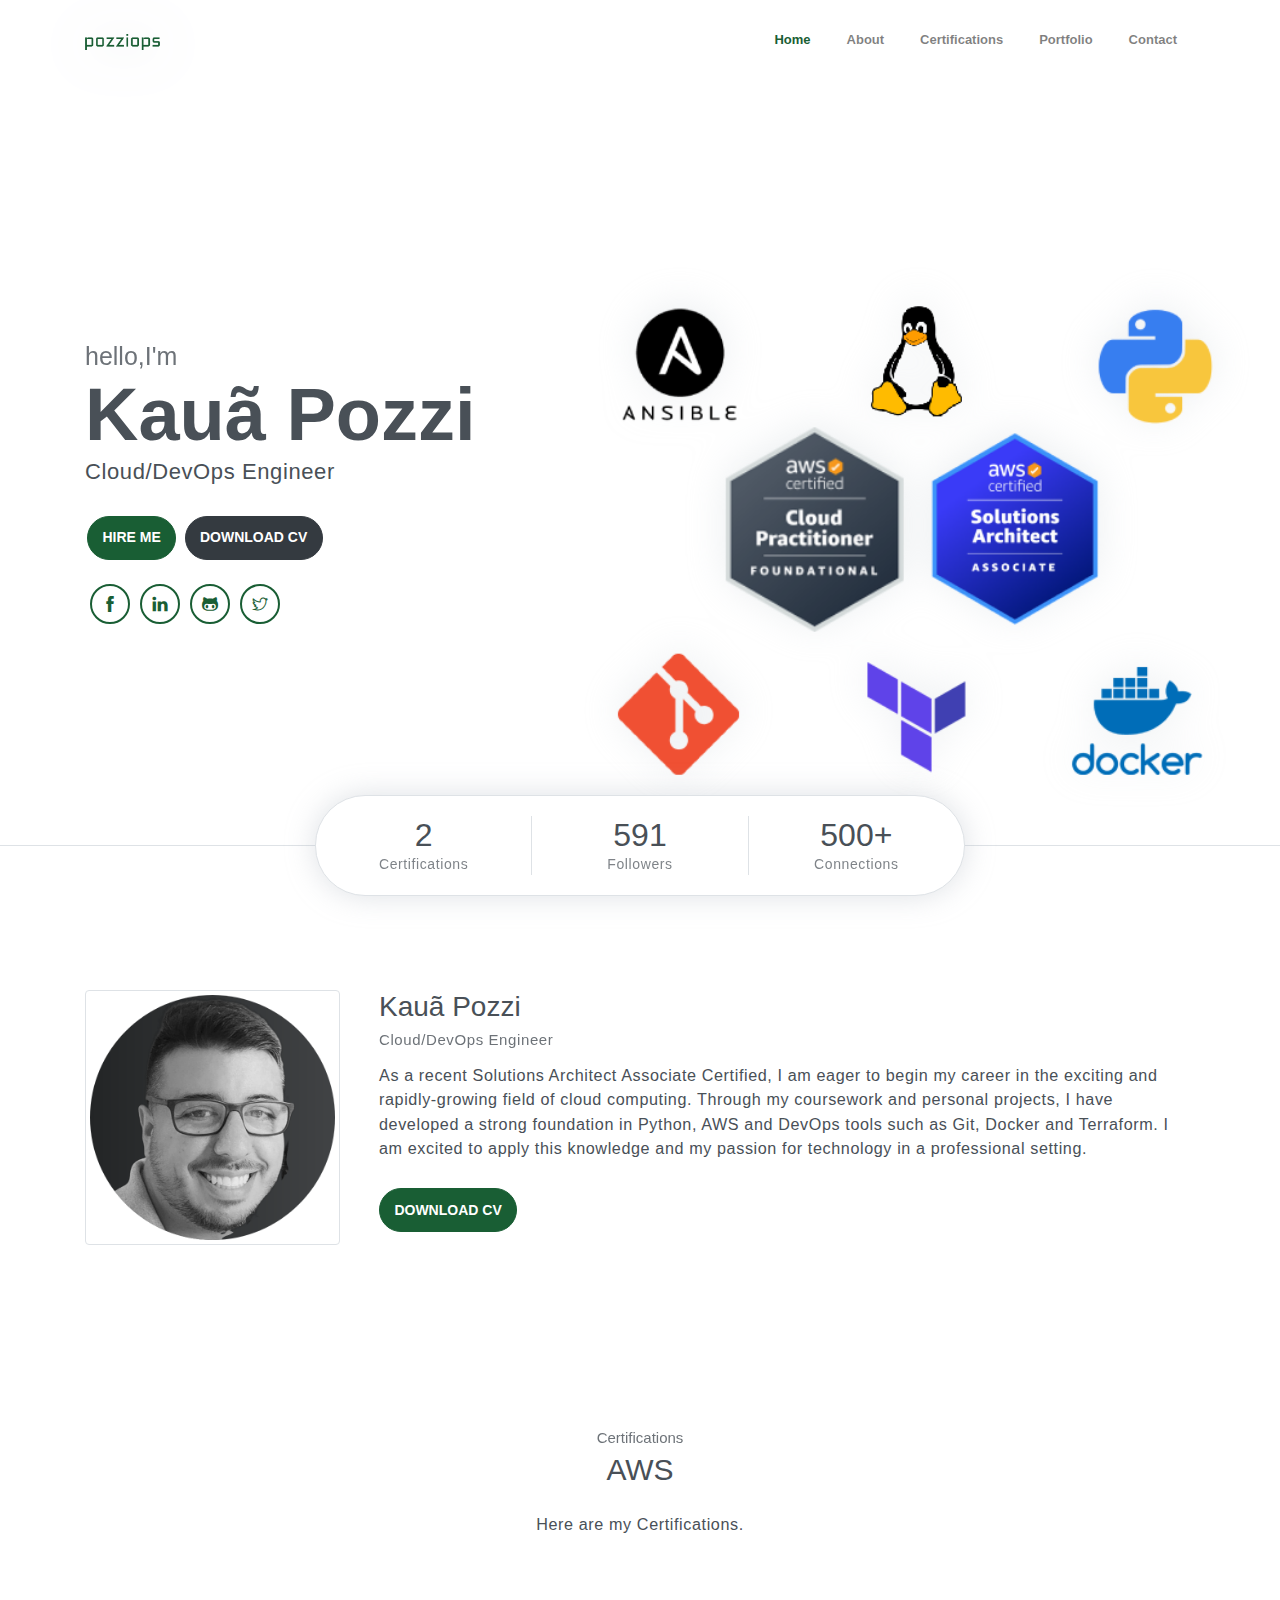
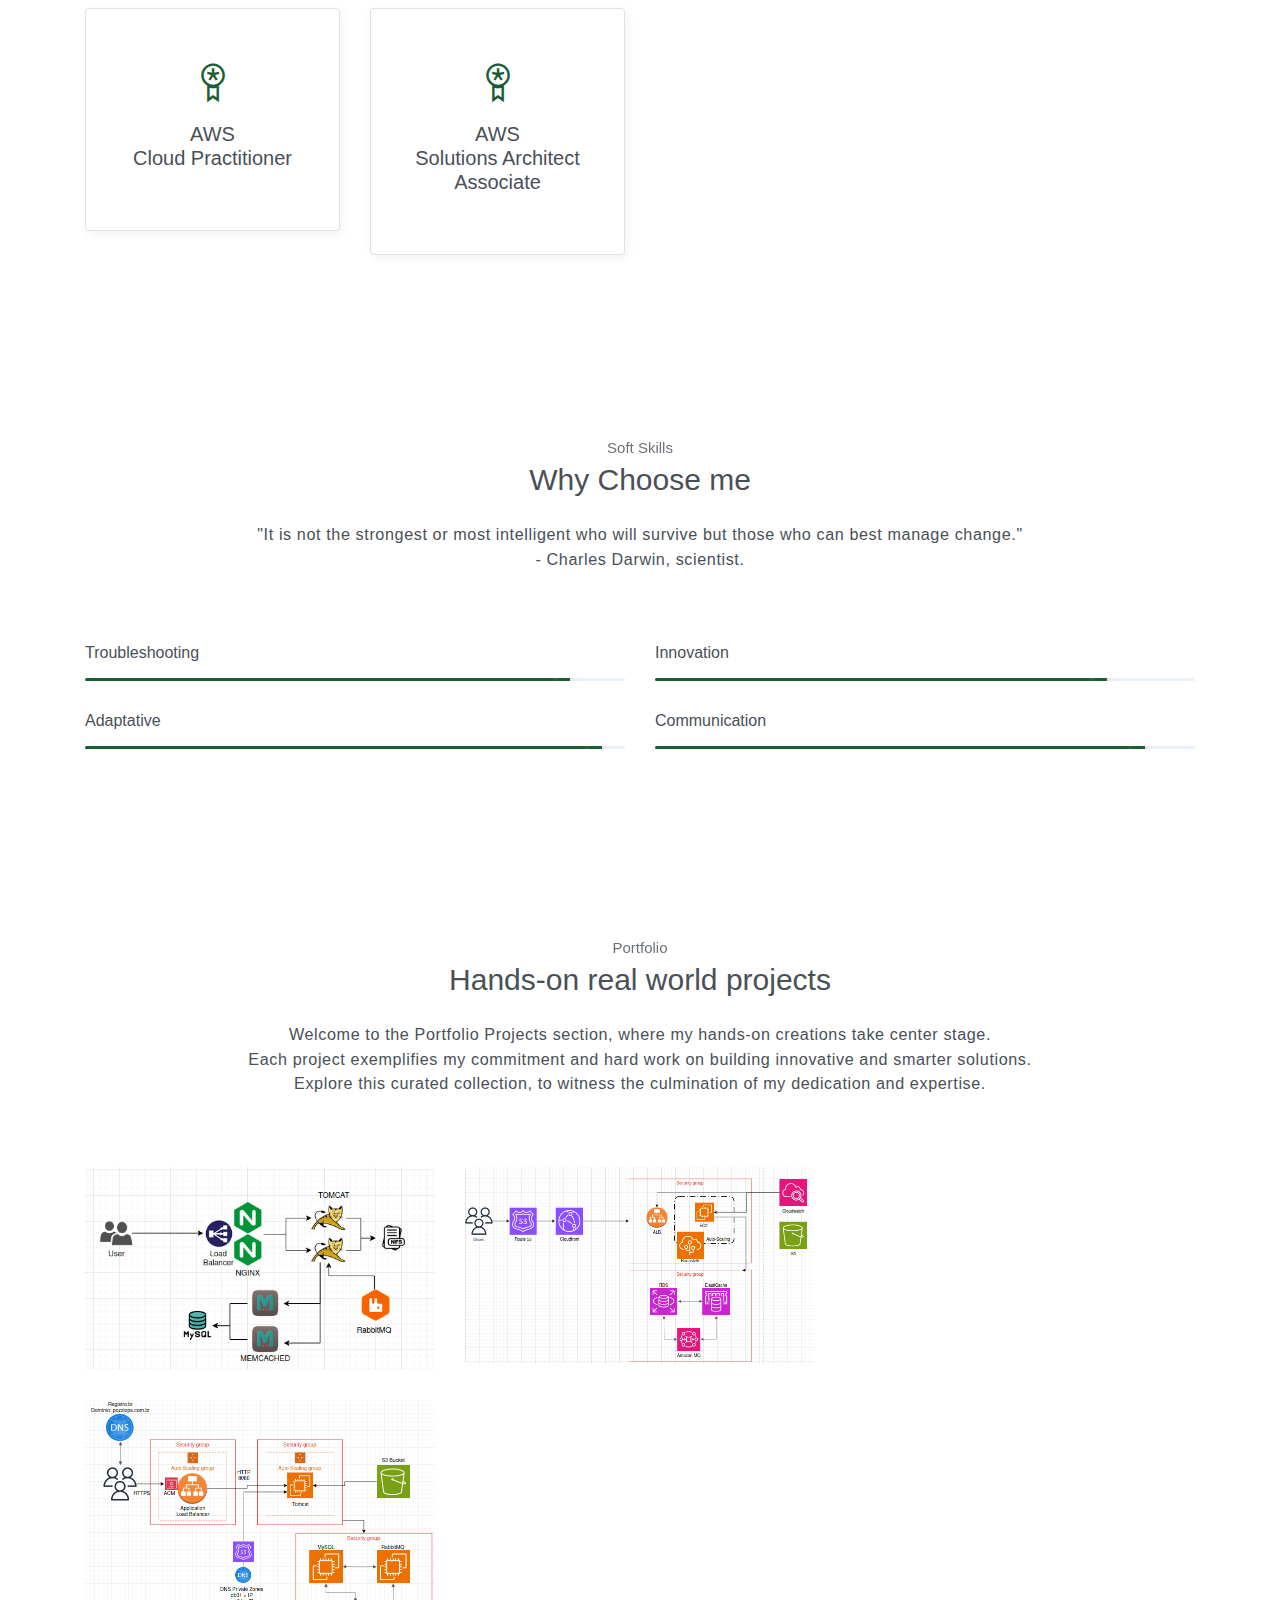
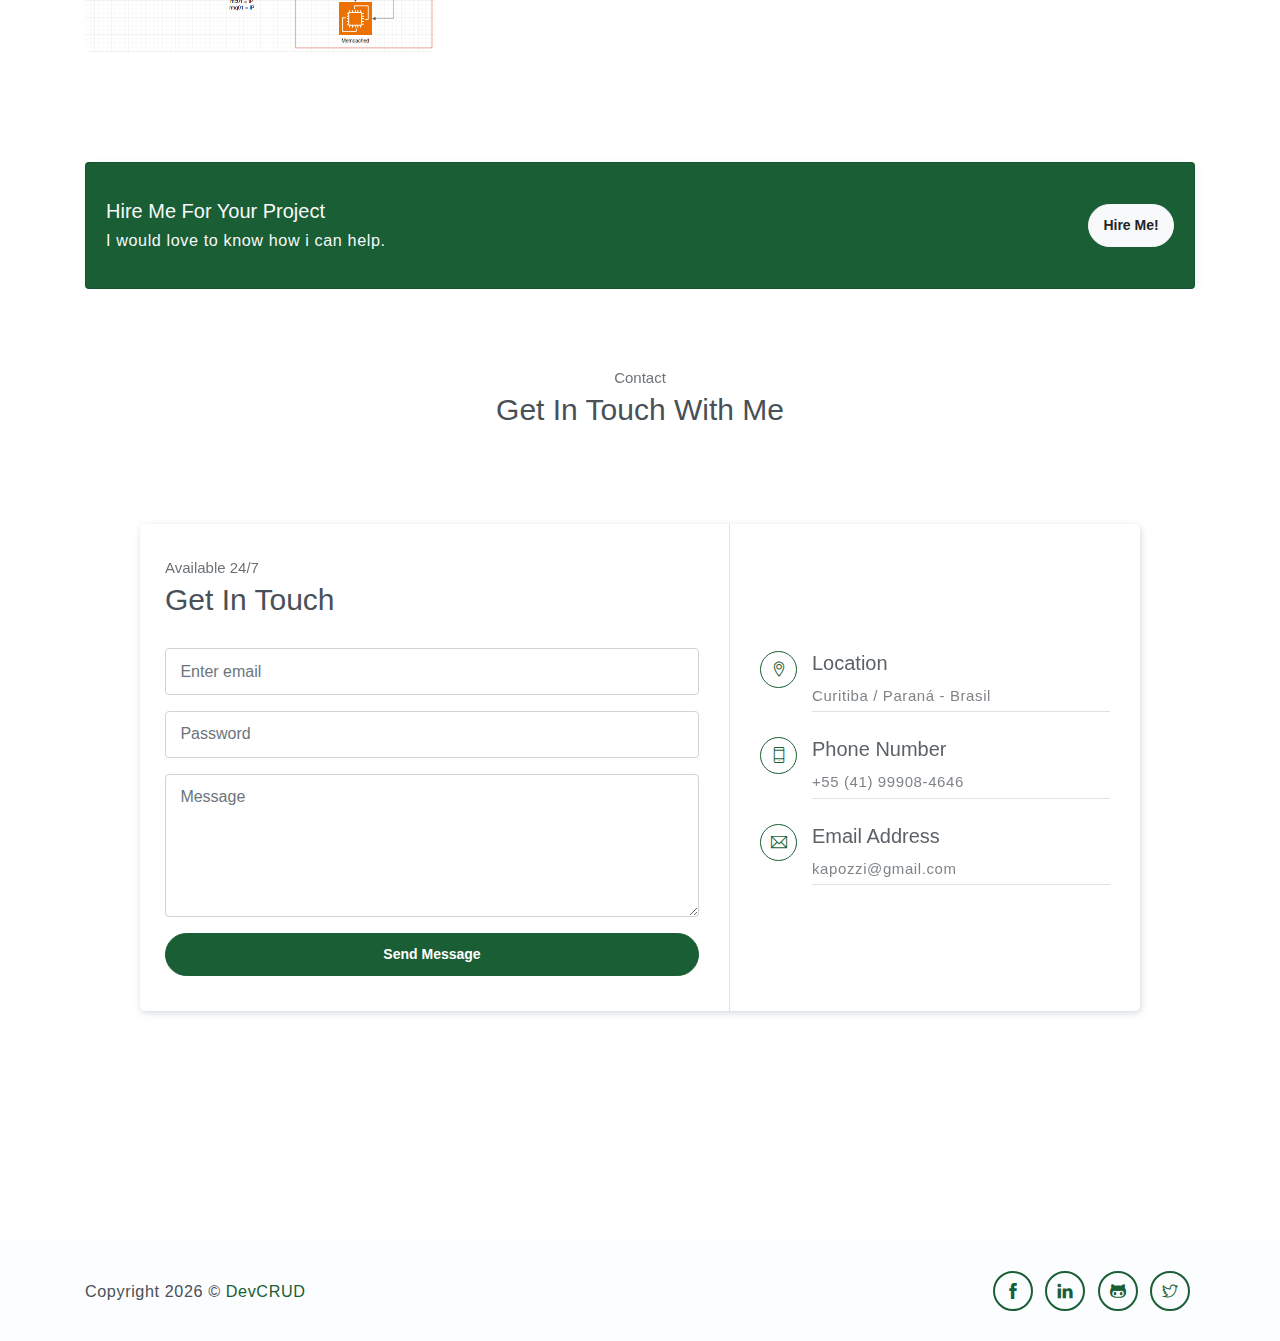
==== commit 9881568d: "Final version 01" ====
--- a/index.html
+++ b/index.html
@@ -36,17 +36,7 @@
                         <a class="nav-link" href="#portfolio">Portfolio</a>
                     </li>
                     <li class="nav-item">
-                        <a class="nav-link" href="#testmonial">Testmonial</a>
-                    </li>
-                    <li class="nav-item">
-                        <a class="nav-link" href="#blog">Blog</a>
-                    </li>
-                    <li class="nav-item">
                         <a class="nav-link" href="#contact">Contact</a>
-                    </li>
-                    <li class="nav-item">
-                        <a class="- btn btn-primary rounded ml-4" 
-                            href="components.html">Components</a>
                     </li>
                 </ul>
             </div>
@@ -138,22 +128,6 @@
                         </div>
                     </div>
                 </div>
-                <div class="col-sm-6 col-md-3 mb-4">
-                    <div class="custom-card card border">
-                        <div class="card-body">
-                            <i class="icon ti-medall"></i>
-                            <h5>???</h5>
-                        </div>
-                    </div>
-                </div>
-                <div class="col-sm-6 col-md-3 mb-4">
-                    <div class="custom-card card border">
-                        <div class="card-body">
-                            <i class="icon ti-medall"></i>
-                            <h5>???</h5>
-                        </div>
-                    </div>
-                </div>
             </div>
         </div>
     </section>
@@ -210,8 +184,8 @@
                         <div class="overlay">
                             <div class="overlay-infos">
                                 <h5>[Vprofile] Web-application</h5>
-                                <a href="javascript:void(0)"><i class="ti-zoom-in"></i></a>
-                                <a href="javascript:void(0)"><i class="ti-link"></i></a>
+                                <a href="vprofile00.html"><i class="ti-zoom-in"></i></a>
+                                <a href="https://github.com/KaPozzi/KaPozzi.github.io.git"><i class="ti-link"></i></a>
                             </div>  
                         </div>
                     </div>
@@ -220,7 +194,7 @@
                         <div class="overlay">
                             <div class="overlay-infos">
                                 <h5>[VProfile] Improvement #1 - Cloud Lift and Shift</h5>
-                                <a href="javascript:void(0)"><i class="ti-zoom-in"></i></a>
+                                <a href="vprofile01.html"><i class="ti-zoom-in"></i></a>
                                 <a href="javascript:void(0)"><i class="ti-link"></i></a>
                             </div>                              
                         </div>
@@ -232,43 +206,11 @@
                         <div class="overlay">
                             <div class="overlay-infos">
                                 <h5>[VProfile - Cloud] Improvement #2 - Re-architect Services on AWS for better performance</h5>
-                                <a href="javascript:void(0)"><i class="ti-zoom-in"></i></a>
+                                <a href="vprofile02.html"><i class="ti-zoom-in"></i></a>
                                 <a href="javascript:void(0)"><i class="ti-link"></i></a>
                             </div>  
                         </div>
-                    </div>
-                    <div class="img-wrapper">
-                        <img src="assets/imgs/coming-soon.png" alt="">
-                        <div class="overlay">
-                            <div class="overlay-infos">
-                                <h5>In production</h5>
-                                <a href="javascript:void(0)"><i class="ti-zoom-in"></i></a>
-                                <a href="javascript:void(0)"><i class="ti-link"></i></a>
-                            </div>                              
-                        </div>
-                    </div>                  
-                </div>
-                <div class="col-sm-4">
-                    <div class="img-wrapper">
-                        <img src="assets/imgs/coming-soon.png" alt="">
-                        <div class="overlay">
-                            <div class="overlay-infos">
-                                <h5>In production</h5>
-                                <a href="javascript:void(0)"><i class="ti-zoom-in"></i></a>
-                                <a href="javascript:void(0)"><i class="ti-link"></i></a>
-                            </div>  
-                        </div>
-                    </div>
-                    <div class="img-wrapper">
-                        <img src="assets/imgs/coming-soon.png" alt="">
-                        <div class="overlay">
-                            <div class="overlay-infos">
-                                <h5>In production</h5>
-                                <a href="javascript:void(0)"><i class="ti-zoom-in"></i></a>
-                                <a href="javascript:void(0)"><i class="ti-link"></i></a>
-                            </div>                              
-                        </div>
-                    </div>                  
+                    </div>           
                 </div>
             </div>
 
@@ -276,114 +218,7 @@
     </section>
     <!-- End of portfolio section -->
 
-    <!-- Testmonial Section -->
-    <section id="testmonial" class="section">
-        <div class="container text-center">
-            <h6 class="subtitle">Testmonial</h6>
-            <h6 class="section-title mb-4">What People Say About Me</h6>
-            <p class="mb-5 pb-4">Pulled from my LinkedIn account.</p>
-
-
-            <div id="carouselExampleIndicators" class="carousel slide" data-ride="carousel">
-                <ol class="carousel-indicators">
-                    <li data-target="#carouselExampleIndicators" data-slide-to="0" class="active"></li>
-                    <li data-target="#carouselExampleIndicators" data-slide-to="1"></li>
-                    <li data-target="#carouselExampleIndicators" data-slide-to="2"></li>
-                </ol>
-                <div class="carousel-inner">
-                    <div class="carousel-item active">
-                        <div class="card testmonial-card border">
-                            <div class="card-body">
-                                <img src="assets/imgs/avatar-1.jpg" alt="">
-                                <p>Lorem ipsum dolor sit amet, consectetur adipisicing elit. Magnam nostrum voluptates in enim vel amet?</p>
-                                <h1 class="title">Emma Re</h1>
-                                <h1 class="subtitle">Graphic Designer</h1>
-                            </div>
-                        </div>
-                    </div>
-                    <div class="carousel-item">
-                        <div class="card testmonial-card border">
-                            <div class="card-body">
-                                <img src="assets/imgs/avatar-2.jpg" alt="">
-                                <p>Lorem ipsum dolor sit amet, consectetur adipisicing elit. Magnam nostrum voluptates in enim vel amet?</p>
-                                <h1 class="title">James Bert</h1>
-                                <h1 class="subtitle">Web Designer</h1>
-                            </div>
-                        </div>
-                    </div>
-                    <div class="carousel-item">
-                        <div class="card testmonial-card border">
-                            <div class="card-body">
-                                <img src="assets/imgs/avatar-3.jpg" alt="">
-                                <p>Lorem ipsum dolor sit amet, consectetur adipisicing elit. Magnam nostrum voluptates in enim vel amet?</p>
-                                <h1 class="title">Michael Abra</h1>
-                                <h1 class="subtitle">Web Developer</h1>
-                            </div>
-                        </div>
-                    </div>
-                </div>
-            </div>
-        </div>
-    </section>
-    <!-- End of testmonial section -->
-
-    <!-- Blog Section -->
-    <section id="blog" class="section">
-        <div class="container text-center">
-            <h6 class="subtitle">My Blogs</h6>
-            <h6 class="section-title mb-4">Latest News</h6>
-            <p class="mb-5 pb-4">The most important subjects i find helpful.</p>
-
-            <div class="row text-left">
-                <div class="col-md-4">
-                    <div class="card border mb-4">
-                        <img src="assets/imgs/blog-1.jpg" alt="" class="card-img-top w-100">
-                        <div class="card-body">
-                            <h5 class="card-title">Designe for Everyone</h5>
-                            <div class="post-details">
-                                <a href="javascript:void(0)">Posted By: Admin</a>
-                                <a href="javascript:void(0)"><i class="ti-thumb-up"></i> 456</a>
-                                <a href="javascript:void(0)"><i class="ti-comment"></i> 123</a>
-                            </div>
-                            <p>Lorem ipsum dolor sit amet, consectetur adipisicing elit. Ut ad vel dolorum, iusto velit, minima? Voluptas nemo harum impedit nisi.</p>
-                            <a href="javascript:void(0)">Read More..</a>
-                        </div>
-                    </div>
-                </div>
-                <div class="col-md-4">
-                    <div class="card border mb-4">
-                        <img src="assets/imgs/blog-2.jpg" alt="" class="card-img-top w-100">
-                        <div class="card-body">
-                            <h5 class="card-title">Web Layouts</h5>
-                            <div class="post-details">
-                                <a href="javascript:void(0)">Posted By: Admin</a>
-                                <a href="javascript:void(0)"><i class="ti-thumb-up"></i> 456</a>
-                                <a href="javascript:void(0)"><i class="ti-comment"></i> 123</a>
-                            </div>
-                            <p>Lorem ipsum dolor sit amet, consectetur adipisicing elit. Ut ad vel dolorum, iusto velit, minima? Voluptas nemo harum impedit nisi.</p>
-                            <a href="javascript:void(0)">Read More..</a>
-                        </div>
-                    </div>
-                </div>
-                <div class="col-md-4">
-                    <div class="card border mb-4">
-                        <img src="assets/imgs/blog-3.jpg" alt="" class="card-img-top w-100">
-                        <div class="card-body">
-                            <h5 class="card-title">Bootstrap Framework</h5>
-                            <div class="post-details">
-                                <a href="javascript:void(0)">Posted By: Admin</a>
-                                <a href="javascript:void(0)"><i class="ti-thumb-up"></i> 456</a>
-                                <a href="javascript:void(0)"><i class="ti-comment"></i> 123</a>
-                            </div>
-                            <p>Lorem ipsum dolor sit amet, consectetur adipisicing elit. Ut ad vel dolorum, iusto velit, minima? Voluptas nemo harum impedit nisi.</p>
-                            <a href="javascript:void(0)">Read More..</a>
-                        </div>
-                    </div>
-                </div>
-            </div>
-        </div>
-    </section>
-
+    
     <!-- Hire me section -->
     <section class="bg-gray p-0 section">
         <div class="container">
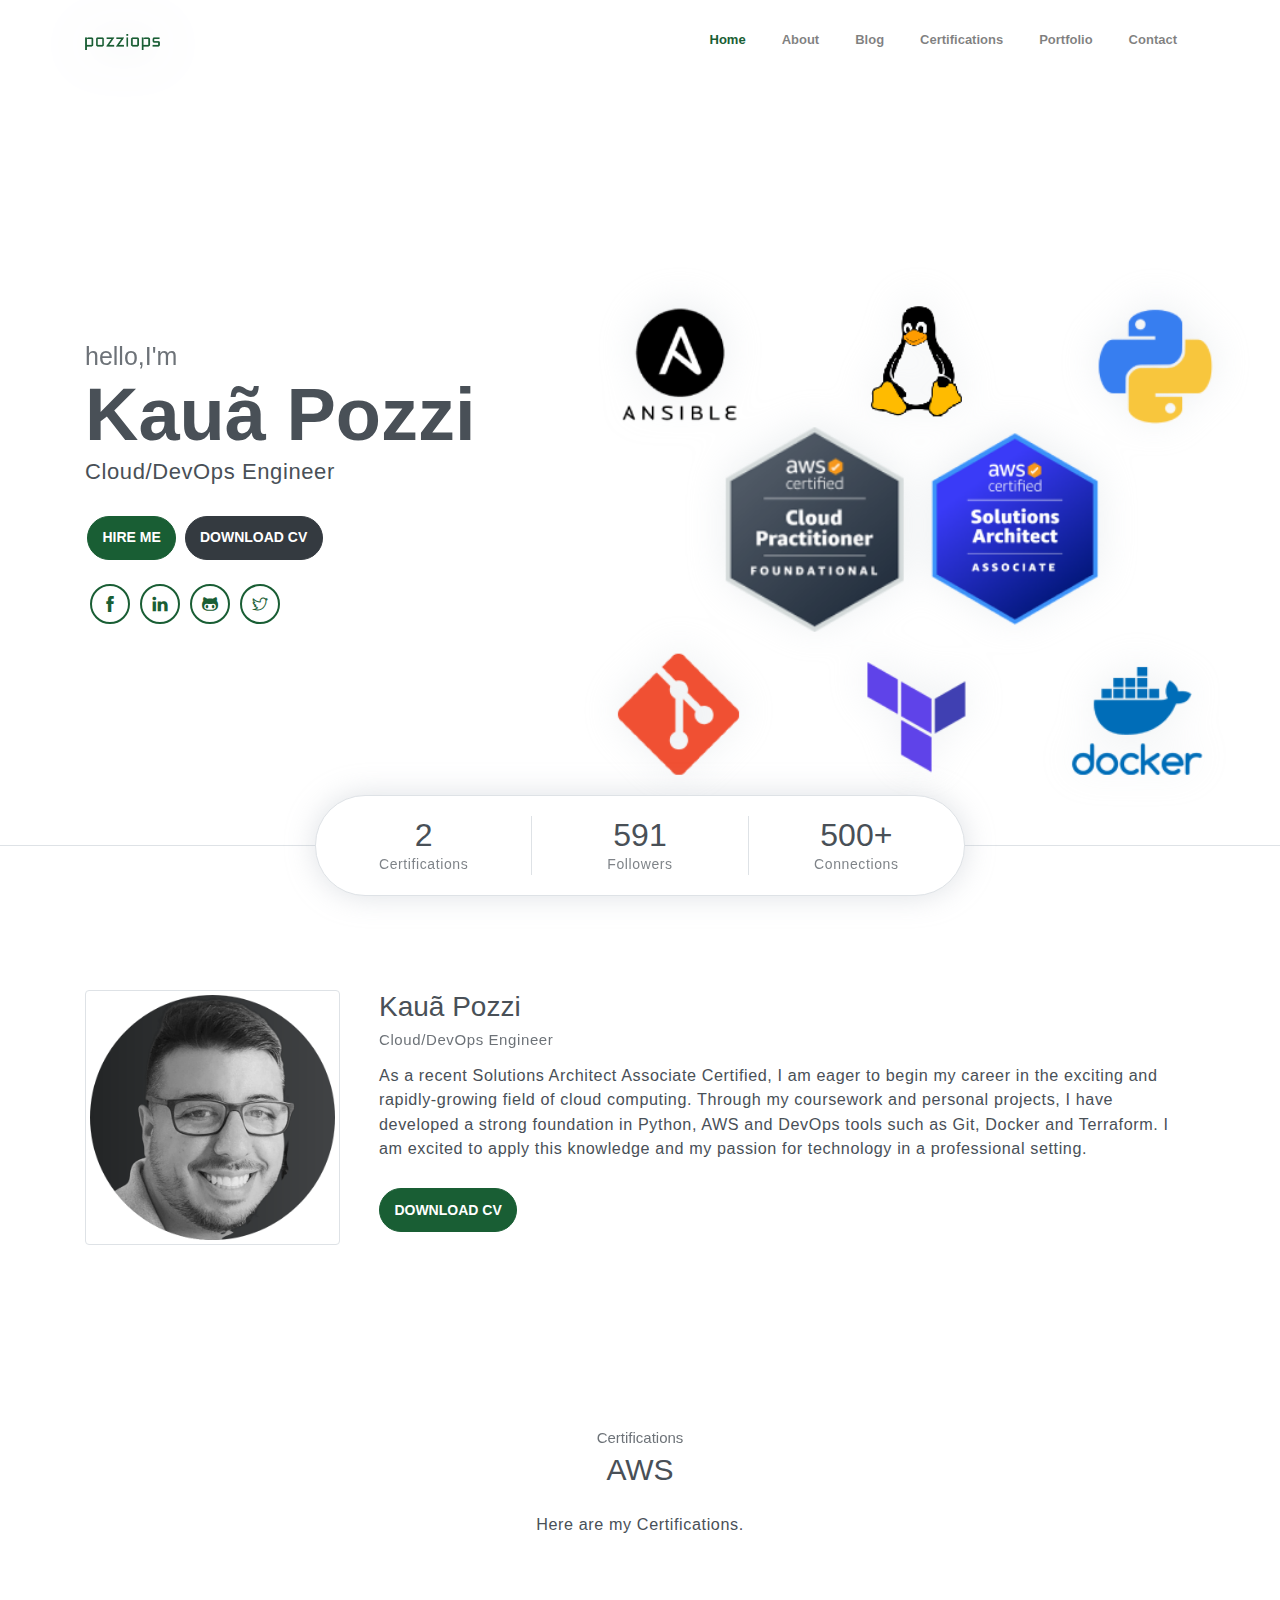
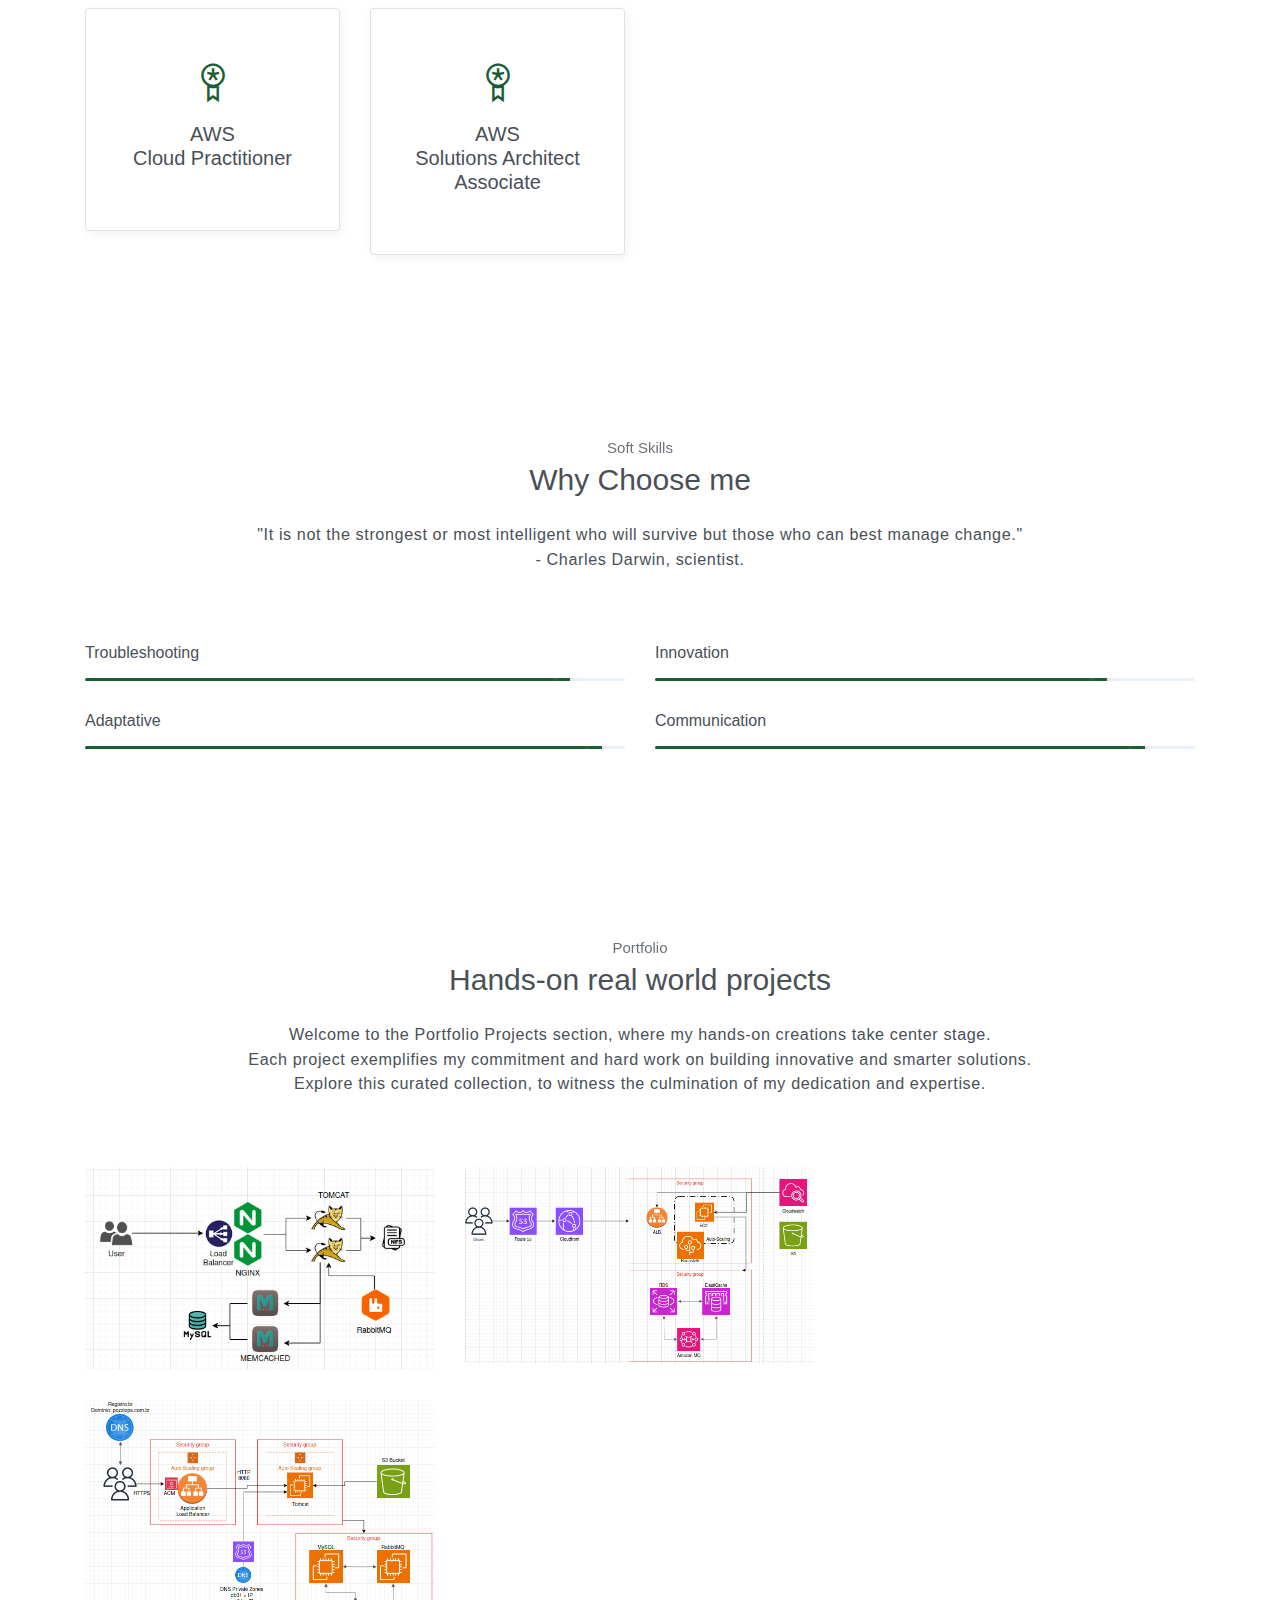
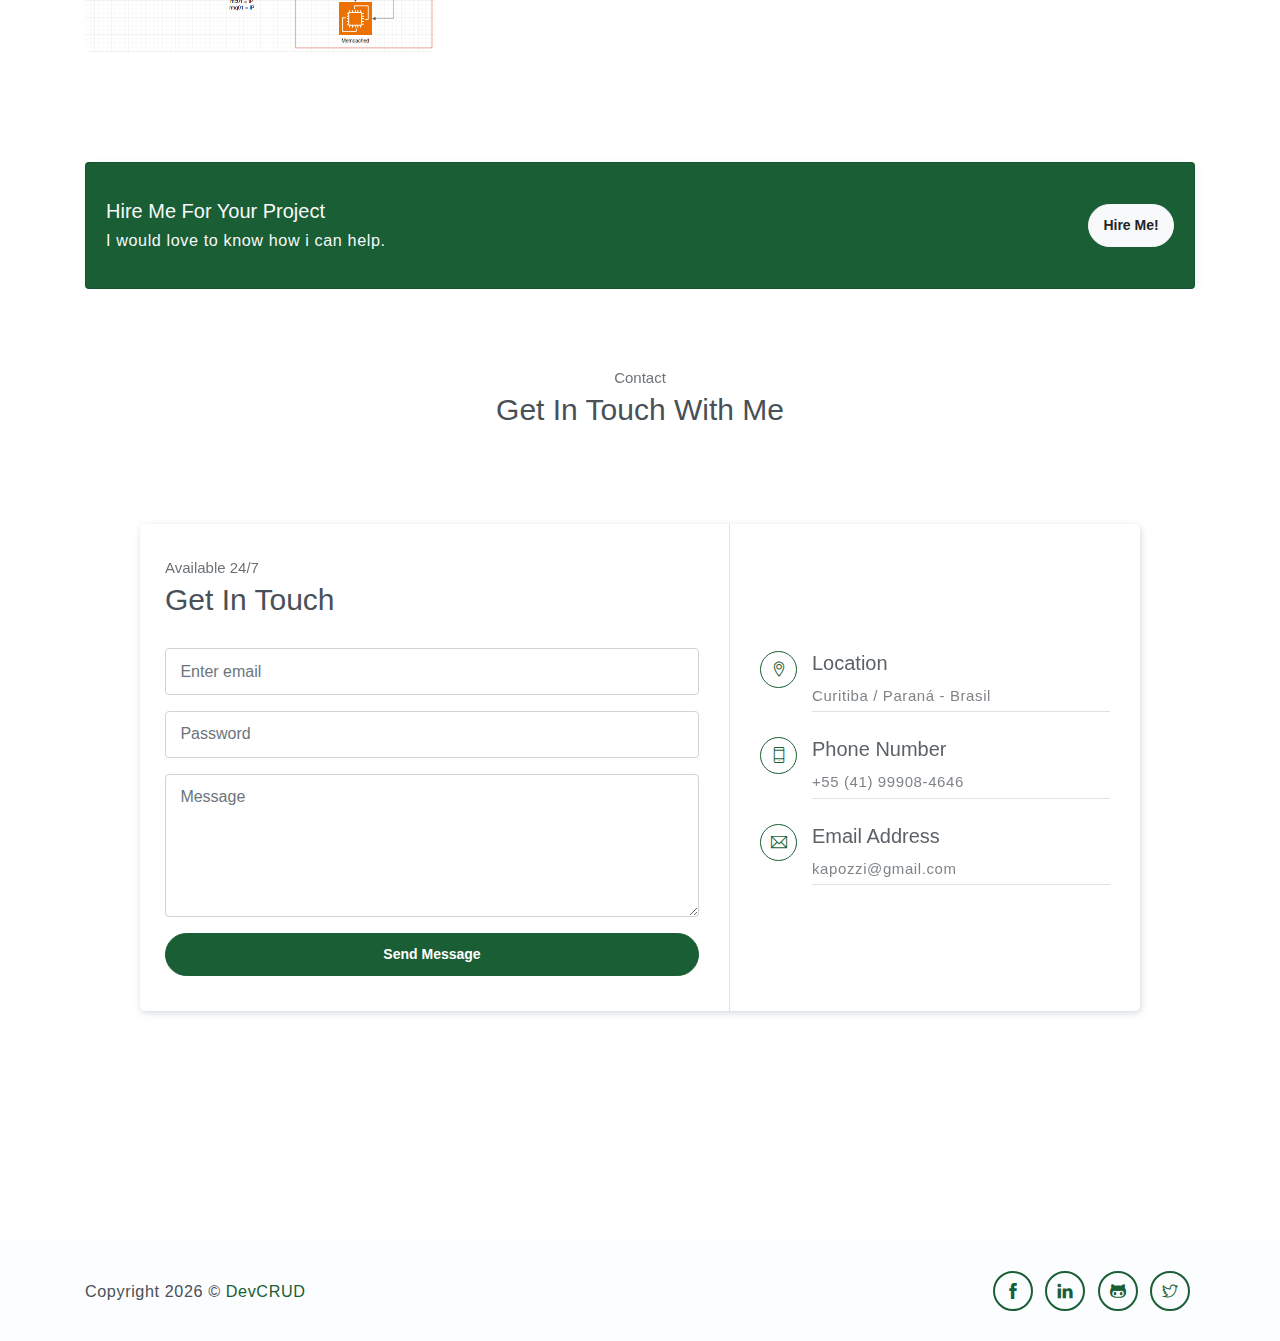
==== commit 341a342e: "first post" ====
--- a/index.html
+++ b/index.html
@@ -30,6 +30,9 @@
                         <a class="nav-link" href="#about">About</a>
                     </li>
                     <li class="nav-item">
+                        <a class="nav-link" href="/home/pozzi/Projects/KaPozzi.github.io/_posts/2025-03-12_myhomelab.md">Blog</a>
+                    </li>
+                    <li class="nav-item">
                         <a class="nav-link" href="#service">Certifications</a>
                     </li>                   
                     <li class="nav-item">
@@ -42,7 +45,7 @@
             </div>
         </div>          
     </nav>
-    <!-- End of page navibation -->
+    <!-- End of page navigation -->
 
     <!-- Page Header -->
     <header class="header" id="home">
